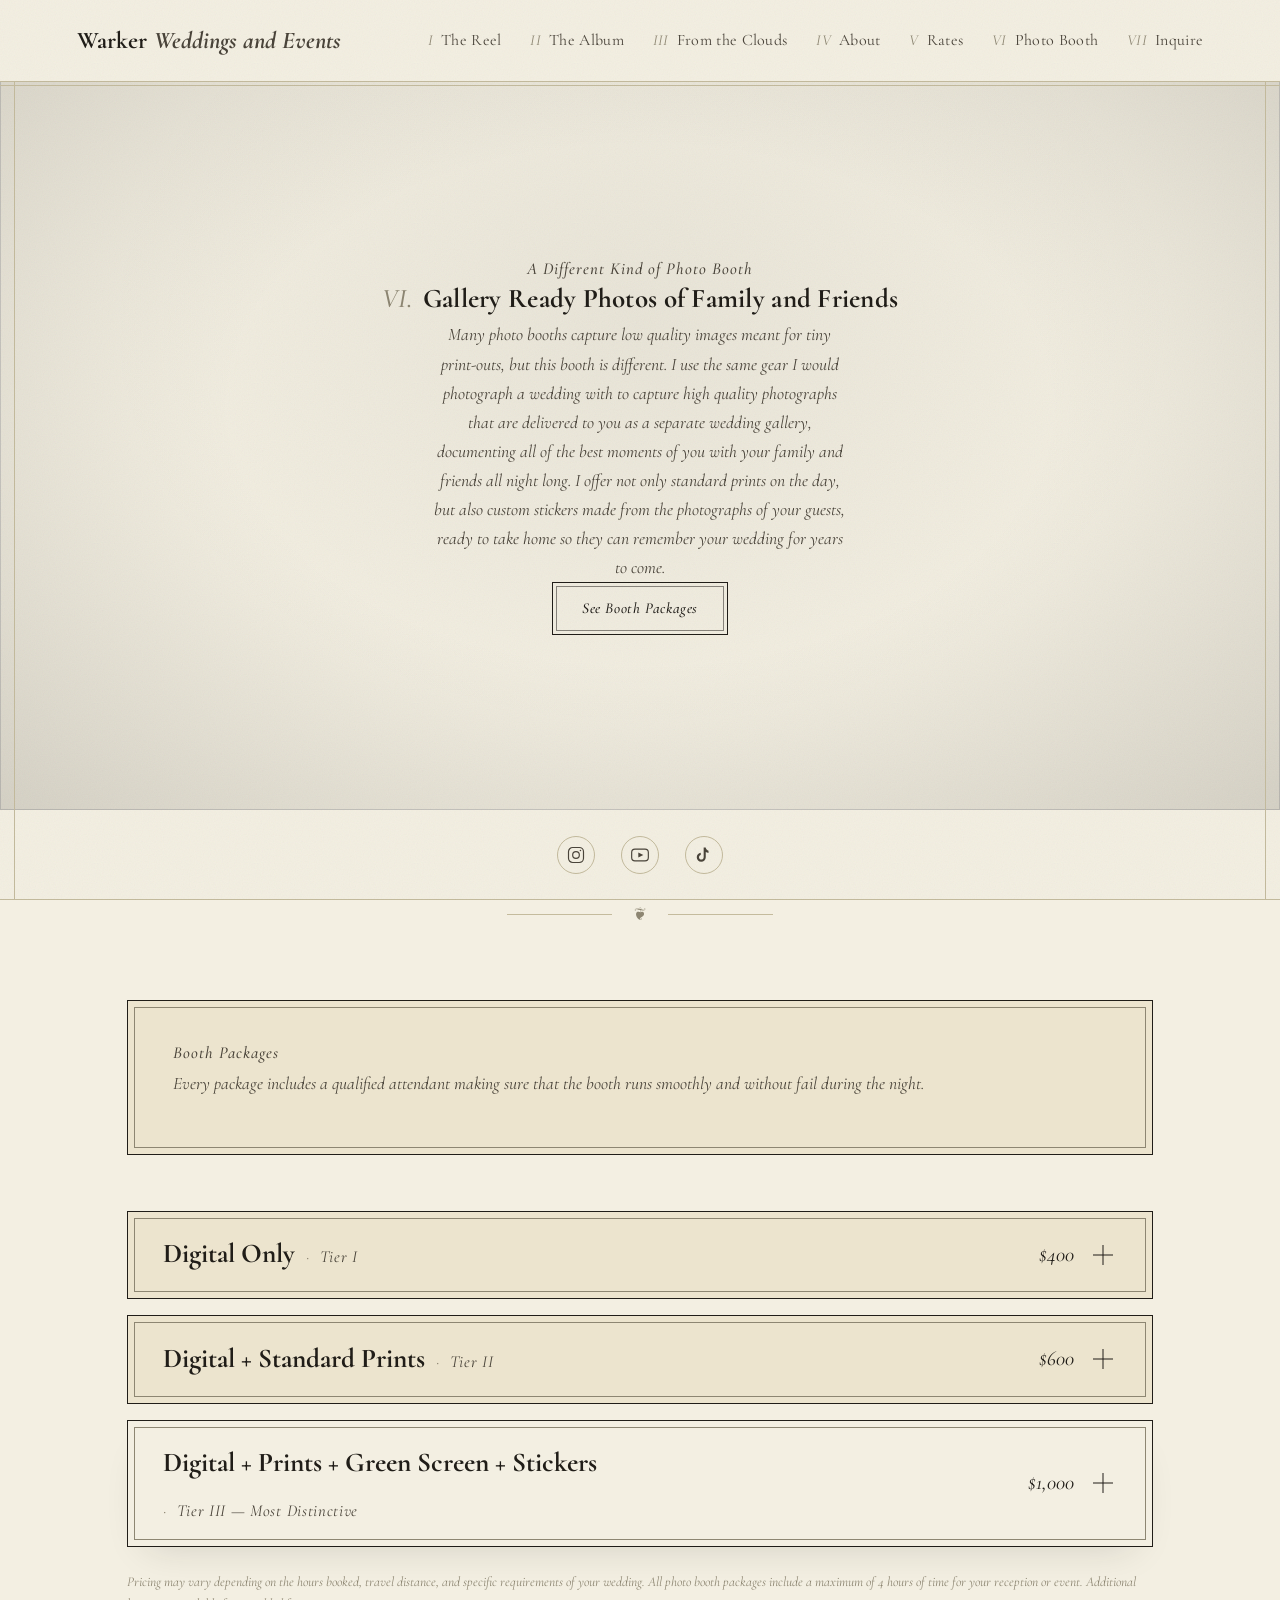
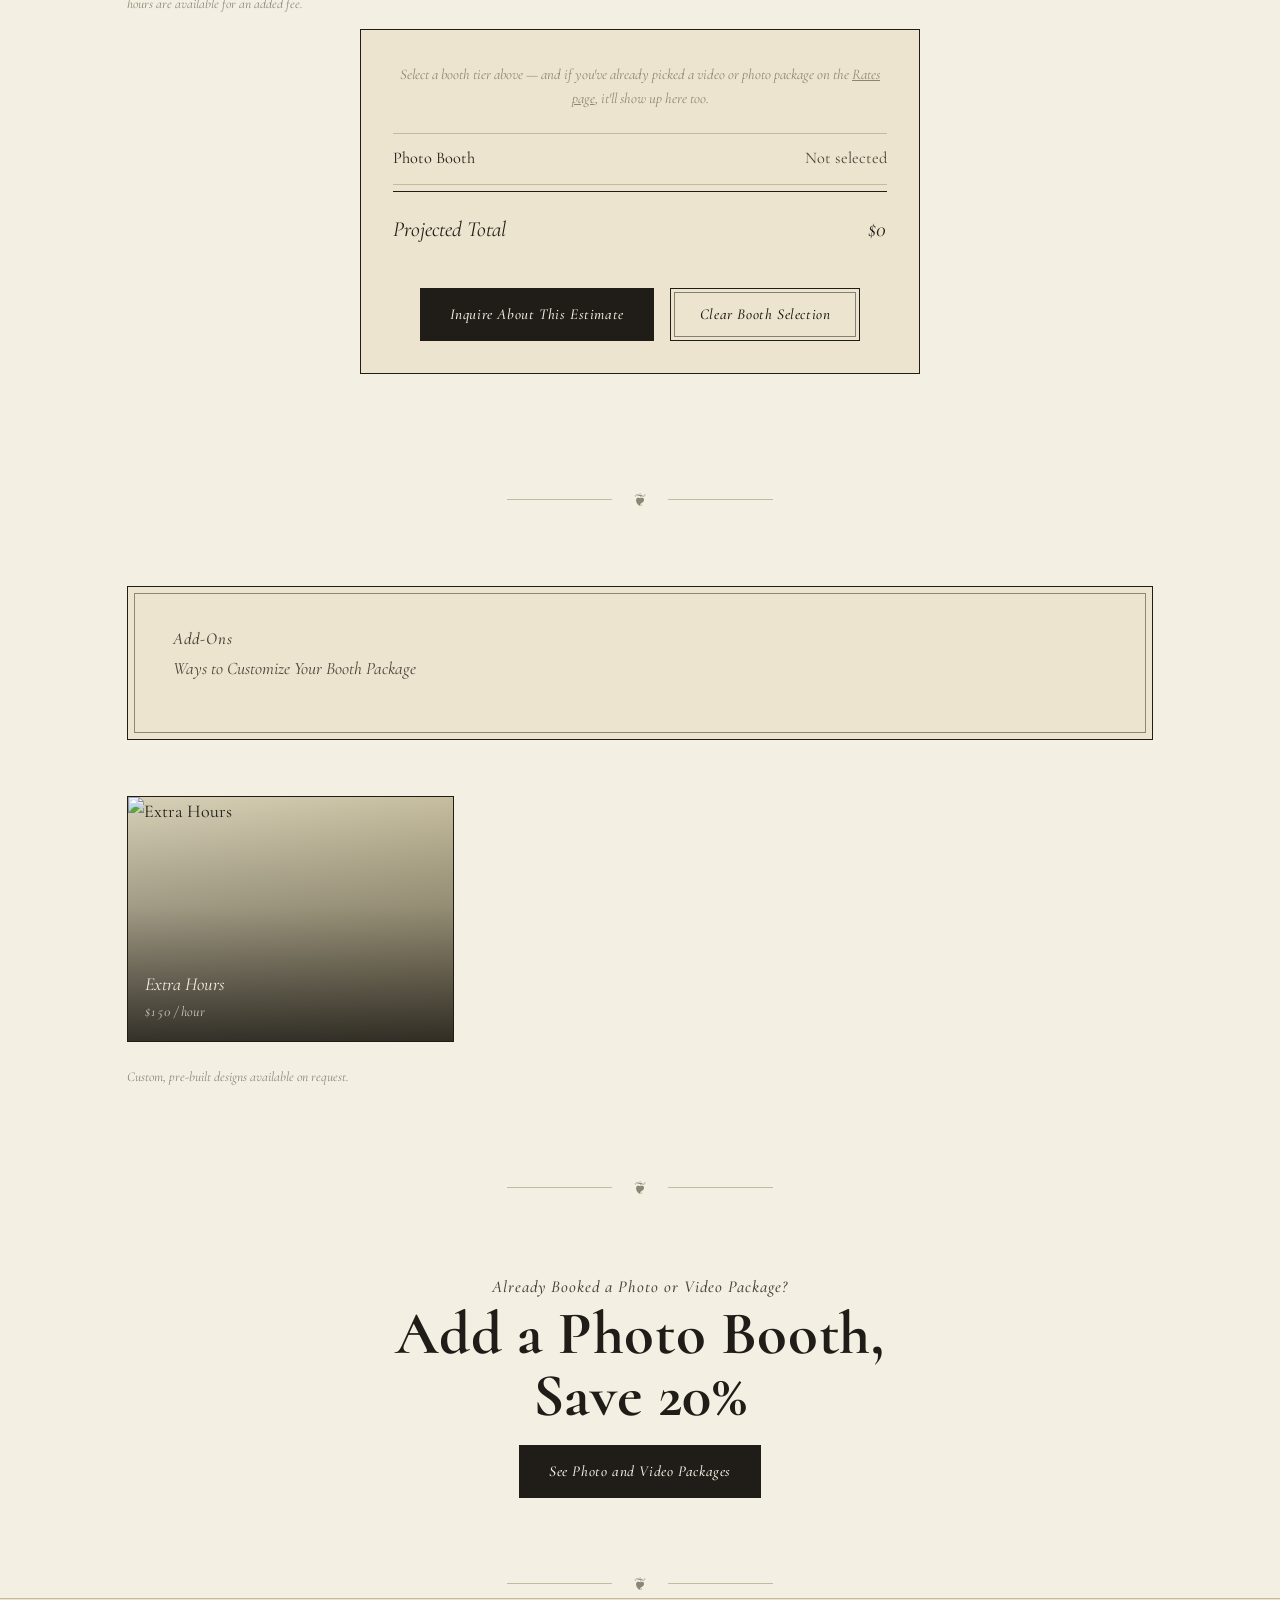
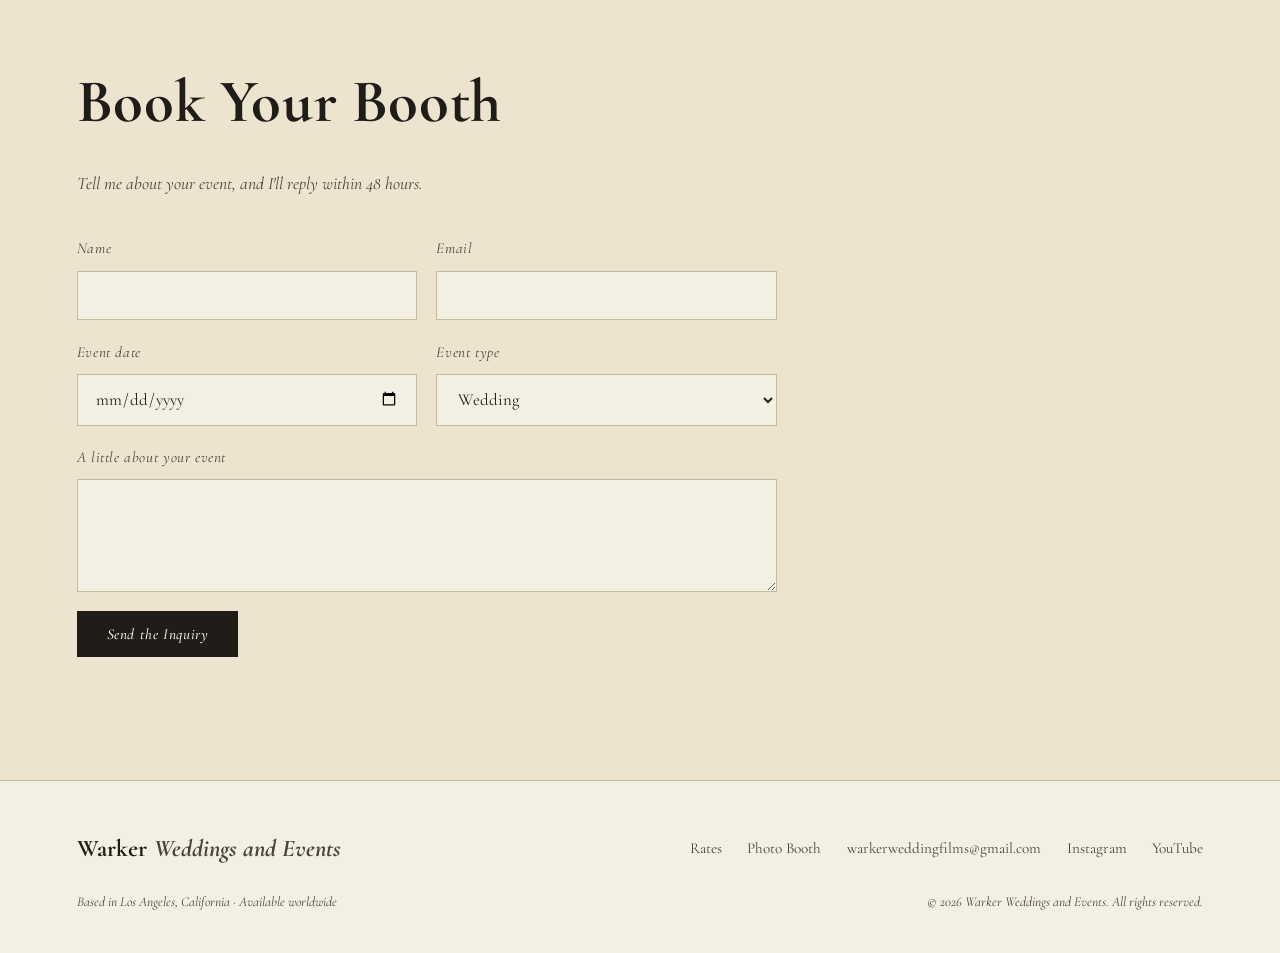
==== photobooth.html @ d35a2a9d "Add files via upload" ====
<!DOCTYPE html>
<html lang="en">
<head>
<meta charset="UTF-8">
<meta name="viewport" content="width=device-width, initial-scale=1.0">
<title>Photo Booth — Warker Weddings and Events</title>
<meta name="description" content="A photographer-grade photo booth for weddings and events — studio-quality portraits, green screen, and custom die-cut stickers.">
<link rel="preconnect" href="https://fonts.googleapis.com">
<link rel="preconnect" href="https://fonts.gstatic.com" crossorigin>
<link href="https://fonts.googleapis.com/css2?family=Cormorant:ital,wght@0,600;0,700;1,600&family=Cormorant+Garamond:ital,wght@0,400;0,500;0,600;1,400;1,500&display=swap" rel="stylesheet">
<link rel="stylesheet" href="styles.css">
</head>
<body>

<div class="grain" aria-hidden="true"></div>

<!-- ============ NAV ============ -->
<header class="site-header">
  <a href="index.html" class="brand">Warker<span>Weddings&nbsp;and&nbsp;Events</span></a>

  <button class="menu-toggle" id="menuToggle" aria-label="Open menu" aria-expanded="false" aria-controls="primaryNav">
    <span></span><span></span><span></span>
  </button>

  <nav class="primary-nav" id="primaryNav">
    <a href="index.html#reel"><span class="nav-index">I</span>The&nbsp;Reel</a>
    <a href="index.html#album"><span class="nav-index">II</span>The&nbsp;Album</a>
    <a href="index.html#clouds"><span class="nav-index">III</span>From&nbsp;the&nbsp;Clouds</a>
    <a href="index.html#about"><span class="nav-index">IV</span>About</a>
    <a href="rates.html"><span class="nav-index">V</span>Rates</a>
    <a href="photobooth.html"><span class="nav-index">VI</span>Photo&nbsp;Booth</a>
    <a href="index.html#contact"><span class="nav-index">VII</span>Inquire</a>
  </nav>
</header>

<!-- ============ PAGE INTRO ============ -->
<section class="page-intro">
  <div class="hero-bg" aria-hidden="true"></div>
  <img class="hero-photo" src="assets/photobooth-hero.jpeg" alt="" aria-hidden="true">
  <div class="hero-vignette" aria-hidden="true"></div>
  <div class="page-intro-content">
    <p class="eyebrow">A Different Kind of Photo Booth</p>
    <h1><span class="chapter-num">VI.</span> Gallery Ready Photos of Family and Friends</h1>
    <p class="section-sub">Many photo booths capture low quality images meant for tiny
      print-outs, but this booth is different. I use the same gear I would photograph a
      wedding with to capture high quality photographs that are delivered to you as a
      separate wedding gallery, documenting all of the best moments of you with your
      family and friends all night long. I offer not only standard prints on the day,
      but also custom stickers made from the photographs of your guests, ready to take
      home so they can remember your wedding for years to come.</p>
    <div class="hero-actions">
      <a href="#tiers" class="btn btn-ghost">See Booth Packages</a>
    </div>
  </div>
</section>

<div class="social-row">
  <a href="https://www.instagram.com/michaelwarkerweddingfilms?igsh=NTc4MTIwNjQ2YQ%3D%3D&utm_source=qr" target="_blank" rel="noopener" aria-label="Instagram">
    <svg viewBox="0 0 24 24" width="20" height="20" fill="none" stroke="currentColor" stroke-width="1.4"><rect x="3" y="3" width="18" height="18" rx="5"/><circle cx="12" cy="12" r="4"/><circle cx="17.3" cy="6.7" r="0.9" fill="currentColor" stroke="none"/></svg>
  </a>
  <a href="https://youtube.com/@warkerweddingfilms?si=VGf2ejMpMskxTKE1" target="_blank" rel="noopener" aria-label="YouTube">
    <svg viewBox="0 0 24 24" width="20" height="20" fill="none" stroke="currentColor" stroke-width="1.4"><rect x="2" y="5" width="20" height="14" rx="4"/><path d="M10 9l6 3-6 3V9z" fill="currentColor" stroke="none"/></svg>
  </a>
  <a href="#" target="_blank" rel="noopener" aria-label="TikTok">
    <svg viewBox="0 0 24 24" width="20" height="20" fill="currentColor"><path d="M14 3c.3 1.9 1.6 3.4 3.4 3.9v2.6c-1.2 0-2.3-.4-3.3-1v6.1c0 3-2.4 5.4-5.4 5.4S3.3 17.6 3.3 14.6c0-2.8 2.1-5.1 4.8-5.4v2.7c-1.2.3-2.1 1.4-2.1 2.7 0 1.5 1.3 2.8 2.8 2.8s2.8-1.3 2.8-2.8V3h2.4z"/></svg>
  </a>
</div>

<div class="chapter-divider reveal" aria-hidden="true"><span>❦</span></div>

<!-- ============ TIER CARDS ============ -->
<section class="formats reveal" id="tiers">
  <div class="section-head section-head--framed">
    <p class="eyebrow">Booth Packages</p>
    <p class="section-sub">Every package includes a qualified attendant making sure that
      the booth runs smoothly and without fail during the night.</p>
  </div>

  <div class="formats-grid formats-grid--horizontal">

    <article class="format-card" data-tier="Digital Only" data-price="400">
      <button type="button" class="format-toggle" aria-expanded="false">
        <span class="format-toggle-text">
          <span class="format-kicker">Tier I</span>
          <span class="format-toggle-title">Digital Only</span>
        </span>
        <span class="format-price">$400</span>
        <span class="format-chevron" aria-hidden="true"></span>
      </button>
      <div class="format-details">
        <p class="format-desc">For weddings and events that want a quick and easy
          set-up without physical keepsakes. Digital photos are delivered straight to
          guests and full galleries are delivered to you following your event.</p>
        <ul class="format-list">
          <li>Unlimited digital photos</li>
          <li>Instant text, email, or QR code sharing</li>
          <li>Online gallery delivery after the event</li>
          <li>Up to four hours of coverage</li>
        </ul>
        <div class="format-media format-media--photo">
          <img src="assets/photobooth-tier1-still.jpeg" alt="Digital Only photo booth tier">
        </div>
        <div class="format-actions">
          <button type="button" class="btn btn-ghost booth-select-btn">Select for Estimate</button>
          <a href="#booth-contact" class="btn btn-ghost">Inquire About This Tier</a>
        </div>
      </div>
    </article>

    <article class="format-card" data-tier="Digital + Prints" data-price="600">
      <button type="button" class="format-toggle" aria-expanded="false">
        <span class="format-toggle-text">
          <span class="format-kicker">Tier II</span>
          <span class="format-toggle-title">Digital + Standard Prints</span>
        </span>
        <span class="format-price">$600</span>
        <span class="format-chevron" aria-hidden="true"></span>
      </button>
      <div class="format-details">
        <p class="format-desc">Everything from tier 1, but this time your guests get
          to take home physical prints of their photographs.</p>
        <ul class="format-list">
          <li>Everything in Tier I</li>
          <li>Unlimited standard prints (4x6 or 2x6 strips)</li>
          <li>Up to four hours of coverage</li>
          <li>Online gallery delivery after the event</li>
        </ul>
        <div class="format-media format-media--photo">
          <img src="assets/photobooth-tier2-still.jpeg" alt="Digital plus prints photo booth tier">
        </div>
        <div class="format-actions">
          <button type="button" class="btn btn-ghost booth-select-btn">Select for Estimate</button>
          <a href="#booth-contact" class="btn btn-ghost">Inquire About This Tier</a>
        </div>
      </div>
    </article>

    <article class="format-card format-card--featured" data-tier="Green Screen + Stickers" data-price="1000">
      <button type="button" class="format-toggle" aria-expanded="true">
        <span class="format-toggle-text">
          <span class="format-kicker">Tier III &mdash; Most Distinctive</span>
          <span class="format-toggle-title">Digital + Prints + Green Screen + Stickers</span>
        </span>
        <span class="format-price">$1,000</span>
        <span class="format-chevron" aria-hidden="true"></span>
      </button>
      <div class="format-details">
        <p class="format-desc">A unique offering including a green screen, excellent
          for capturing fun and unique backgrounds for physical prints, and allowing
          guests to create custom stickers of themselves, ready to take home in goodie
          bags by the end of the night. Custom stickers will also be available with
          your brand or your initials for guests to take home with them and remember
          your night forever.</p>
        <ul class="format-list">
          <li>Everything in Tier II</li>
          <li>Green screen with custom background options</li>
          <li>Custom die-cut stickers, not just plain rectangle prints</li>
          <li>Up to four hours of coverage</li>
          <li>Online gallery delivery after the event</li>
        </ul>
        <div class="format-media format-media--photo">
          <img src="assets/photobooth-tier3-still.jpeg" alt="Green screen and sticker photo booth tier">
        </div>
        <div class="format-actions">
          <button type="button" class="btn btn-primary booth-select-btn">Select for Estimate</button>
          <a href="#booth-contact" class="btn btn-primary">Inquire About This Tier</a>
        </div>
      </div>
    </article>

  </div>
  <p class="format-footnote">Pricing may vary depending on the hours booked, travel
    distance, and specific requirements of your wedding. All photo booth packages
    include a maximum of 4 hours of time for your reception or event. Additional
    hours are available for an added fee.</p>

  <div class="estimator" id="boothEstimator">
    <p class="estimator-hint">Select a booth tier above — and if you've already picked a
      video or photo package on the <a href="rates.html">Rates page</a>, it'll show up
      here too.</p>
    <div class="estimator-lines">
      <div class="estimator-line" id="boothEstVideoLine" hidden>
        <span>Video</span>
        <span id="boothEstVideo" class="estimator-value">Not selected</span>
      </div>
      <div class="estimator-line" id="boothEstPhotoLine" hidden>
        <span>Photo</span>
        <span id="boothEstPhoto" class="estimator-value">Not selected</span>
      </div>
      <div class="estimator-line">
        <span>Photo Booth</span>
        <span id="boothEstBooth" class="estimator-value">Not selected</span>
      </div>
      <div class="estimator-line" id="boothEstDiscountLine" hidden>
        <span>Bundle Discount (20%)</span>
        <span id="boothEstDiscount" class="estimator-value estimator-value--save">&minus;$0</span>
      </div>
      <div class="estimator-line estimator-line--total">
        <span>Projected Total</span>
        <span id="boothEstTotal" class="estimator-value">$0</span>
      </div>
    </div>
    <div class="estimator-actions">
      <a href="index.html#contact" class="btn btn-primary" id="boothEstInquireLink">Inquire About This Estimate</a>
      <button type="button" class="btn btn-ghost" id="boothEstClear">Clear Booth Selection</button>
    </div>
  </div>
</section>

<div class="chapter-divider reveal" aria-hidden="true"><span>❦</span></div>

<!-- ============ ADD-ONS ============ -->
<section class="formats reveal" id="booth-addons">
  <div class="section-head section-head--framed">
    <p class="eyebrow">Add-Ons</p>
    <p class="section-sub">Ways to Customize Your Booth Package</p>
  </div>

  <div class="addons-list">

    <div class="addon addon--static">
      <div class="addon-photo">
        <img src="assets/Extrahours-boothaddon-photo.jpeg" alt="Extra Hours">
        <div class="addon-overlay">
          <span class="addon-name">Extra Hours</span>
          <span class="addon-price">$150 / hour</span>
        </div>
      </div>
    </div>

  </div>
  <p class="format-footnote">Custom, pre-built designs available on request.</p>
</section>

<div class="chapter-divider reveal" aria-hidden="true"><span>❦</span></div>

<!-- ============ BUNDLE CROSS-LINK ============ -->
<section class="rates-teaser reveal">
  <p class="eyebrow">Already Booked a Photo or Video Package?</p>
  <h2>Add a Photo Booth,<br>Save 20%</h2>
  <a href="rates.html#bundle" class="btn btn-primary">See Photo and Video Packages</a>
</section>

<div class="chapter-divider reveal" aria-hidden="true"><span>❦</span></div>

<!-- ============ BOOTH CONTACT ============ -->
<section class="contact reveal" id="booth-contact">
  <div class="contact-inner">
    <h2>Book Your Booth</h2>
    <p class="section-sub">Tell me about your event, and I'll reply within 48 hours.</p>

    <form class="contact-form" id="boothContactForm" action="https://formspree.io/f/xaqgpaze" method="POST">
      <input type="hidden" name="_subject" value="New Photo Booth Inquiry">
      <div class="field-row">
        <div class="field">
          <label for="booth-name">Name</label>
          <input type="text" id="booth-name" name="name" required>
        </div>
        <div class="field">
          <label for="booth-email">Email</label>
          <input type="email" id="booth-email" name="email" required>
        </div>
      </div>
      <div class="field-row">
        <div class="field">
          <label for="booth-date">Event date</label>
          <input type="date" id="booth-date" name="date">
        </div>
        <div class="field">
          <label for="booth-type">Event type</label>
          <select id="booth-type" name="type">
            <option value="wedding">Wedding</option>
            <option value="corporate">Corporate event</option>
            <option value="private-party">Private party</option>
            <option value="other">Other</option>
          </select>
        </div>
      </div>
      <div class="field">
        <label for="booth-message">A little about your event</label>
        <textarea id="booth-message" name="message" rows="4"></textarea>
      </div>
      <button type="submit" class="btn btn-primary">Send the Inquiry</button>
      <p class="form-status" id="boothFormStatus" role="status"></p>
    </form>
  </div>
</section>

<!-- ============ FOOTER ============ -->
<footer class="site-footer">
  <div class="footer-row">
    <a href="index.html" class="brand">Warker<span>Weddings&nbsp;and&nbsp;Events</span></a>
    <nav class="footer-nav">
      <a href="rates.html">Rates</a>
      <a href="photobooth.html">Photo Booth</a>
      <a href="mailto:warkerweddingfilms@gmail.com">warkerweddingfilms@gmail.com</a>
      <a href="https://www.instagram.com/michaelwarkerweddingfilms?igsh=NTc4MTIwNjQ2YQ%3D%3D&utm_source=qr" target="_blank" rel="noopener">Instagram</a>
      <a href="https://youtube.com/@warkerweddingfilms?si=VGf2ejMpMskxTKE1" target="_blank" rel="noopener">YouTube</a>
    </nav>
  </div>
  <div class="footer-row footer-row--meta">
    <p>Based in Los Angeles, California · Available worldwide</p>
    <p>&copy; <span id="year"></span> Warker Weddings and Events. All rights reserved.</p>
  </div>
</footer>

<script src="script.js"></script>
</body>
</html>
---- styles.css ----
/* ====================================================
   GOLDEN HOUR FILMS — design tokens
   A storybook in black, white, and aged paper.
   ==================================================== */
:root{
  --paper:        #f3efe2;
  --paper-raised: #ece4ce;
  --paper-edge:   #d9d0b3;
  --ink:          #201d18;
  --ink-soft:     #4a443a;
  --ink-faint:    #8d8672;
  --line:         #c4bb9d;
  --shadow:       rgba(32,29,24,0.16);

  --font-display: 'Cormorant', serif;
  --font-body:    'Cormorant Garamond', serif;
  --font-accent:  'Cormorant Garamond', serif;

  --container: 1180px;
  --ease: cubic-bezier(.22,.61,.36,1);
}

*{ box-sizing: border-box; }
[hidden]{ display: none !important; }
html{ scroll-behavior: smooth; }
@media (prefers-reduced-motion: reduce){
  html{ scroll-behavior: auto; }
  *{ animation-duration: 0.01ms !important; animation-iteration-count: 1 !important; transition-duration: 0.01ms !important; }
}

body{
  margin:0;
  background: var(--paper);
  color: var(--ink);
  font-family: var(--font-body);
  font-size: 18px;
  line-height: 1.65;
}

/* page-frame: thin side borders, same line weight/color as the chapter dividers */
body::before, body::after{
  content: "";
  position: fixed; top: 0; bottom: 0;
  width: 1px;
  background: var(--line);
  z-index: 5;
  pointer-events: none;
}
body::before{ left: 14px; }
body::after{ right: 14px; }
@media (max-width: 700px){
  body::before, body::after{ display: none; }
}

h1,h2,h3{
  font-family: var(--font-display);
  font-weight: 700;
  letter-spacing: 0.01em;
  margin: 0 0 0.3em;
  line-height: 1.02;
  color: var(--ink);
}
h2{ font-size: clamp(2.4rem, 5vw, 3.8rem); }
h3{ font-size: clamp(1.35rem, 2.2vw, 1.7rem); font-weight: 600; }
em{ font-style: italic; color: var(--ink); }
p{ margin: 0 0 1em; color: var(--ink-soft); }
a{ color: inherit; text-decoration: none; }
img{ max-width:100%; display:block; }

.chapter-num{
  font-family: var(--font-accent);
  font-style: italic;
  font-weight: 500;
  color: var(--ink-faint);
  margin-right: 0.15em;
}

.eyebrow{
  font-family: var(--font-accent);
  font-style: italic;
  font-size: 1.05rem;
  letter-spacing: 0.06em;
  font-weight: 500;
  color: var(--ink-soft);
  margin-bottom: 0.1em;
}

.flourish{
  font-size: 1.1rem;
  color: var(--ink-faint);
  margin: 0.3em 0 0.9em;
  letter-spacing: 0.3em;
}

.chapter-divider{
  display: flex; align-items: center; gap: 1.4rem;
  max-width: 420px; margin: 0 auto;
  padding: 0 6vw;
  color: var(--ink-faint);
}
.chapter-divider::before, .chapter-divider::after{
  content: ""; flex: 1; height: 1px; background: var(--line);
}
.chapter-divider span{ font-size: 1.05rem; }

section{ padding: 4.5rem 6vw; max-width: var(--container); margin: 0 auto; }

/* ====================================================
   SCROLL REVEAL — chapters fade and rise into view
   ==================================================== */
.reveal{
  opacity: 0; transform: translateY(28px);
  transition: opacity 0.9s var(--ease), transform 0.9s var(--ease);
}
.reveal.is-visible{ opacity: 1; transform: none; }
@media (prefers-reduced-motion: reduce){
  .reveal{ opacity: 1; transform: none; transition: none; }
}
.section-head{ max-width: none; margin-bottom: 3.5rem; }

.chapter-title{ margin-bottom: 1.6rem; font-size: clamp(1.9rem, 3.4vw, 2.9rem); }

/* ====================================================
   REVIEWS / TESTIMONIALS
   ==================================================== */
.testimonial-grid{
  display: grid; grid-template-columns: repeat(3, 1fr); gap: 1.6rem;
  margin-bottom: 2.4rem;
}
@media (max-width: 900px){
  .testimonial-grid{ grid-template-columns: 1fr; }
}
.testimonial{
  margin: 0; padding: 2rem 1.8rem; border: 1px solid var(--ink);
  background: var(--paper-raised); position: relative;
}
.testimonial::before{
  content: ""; position: absolute; inset: 6px;
  border: 1px solid var(--ink-faint); pointer-events: none;
}
.testimonial p{
  font-style: italic; color: var(--ink); font-size: 1.05rem; line-height: 1.6;
  margin: 0 0 1rem;
}
.testimonial p::before{ content: "\201C"; }
.testimonial p::after{ content: "\201D"; }
.testimonial cite{
  display: block; font-family: var(--font-accent); font-style: italic;
  font-size: 0.9rem; color: var(--ink-faint);
}

.section-head--framed{
  position: relative;
  border: 1px solid var(--ink);
  padding: 2.4rem 2.8rem;
  background: var(--paper-raised);
}
.section-head--framed::before{
  content: ""; position: absolute; inset: 6px;
  border: 1px solid var(--ink-faint); pointer-events: none;
}
.section-sub{ font-size: 1.1rem; max-width: 62ch; font-style: italic; }
.section-head--framed .section-sub{ max-width: none; }

/* ====================================================
   PAPER GRAIN OVERLAY
   ==================================================== */
.grain{
  position: fixed; inset:0; pointer-events:none; z-index: 200;
  opacity: 0.07; mix-blend-mode: multiply;
  background-image: url("data:image/svg+xml,%3Csvg xmlns='http://www.w3.org/2000/svg' width='160' height='160'%3E%3Cfilter id='n'%3E%3CfeTurbulence type='fractalNoise' baseFrequency='0.85' numOctaves='2' stitchTiles='stitch'/%3E%3C/filter%3E%3Crect width='100%25' height='100%25' filter='url(%23n)'/%3E%3C/svg%3E");
  animation: grain 1.2s steps(4) infinite;
}
@keyframes grain{
  0%,100%{ transform: translate(0,0); }
  25%{ transform: translate(-1%,1%); }
  50%{ transform: translate(1%,-1%); }
  75%{ transform: translate(-1%,-1%); }
}

/* ====================================================
   HEADER / NAV
   ==================================================== */
.site-header{
  position: fixed; top:0; left:0; right:0; z-index: 100;
  display:flex; align-items:center; justify-content:space-between;
  padding: 1.3rem 6vw;
  background: var(--paper);
  border-bottom: 1px solid var(--line);
}
.site-header::after{
  content:""; position:absolute; left:0; right:0; bottom:-5px;
  height:1px; background: var(--line);
}
.brand{
  font-family: var(--font-display);
  font-size: 1.5rem; font-weight:700;
  color: var(--ink);
}
.brand span{ font-style: italic; margin-left: 0.3em; color: var(--ink-soft); }

.primary-nav{ display:flex; gap: 1.8rem; }
.primary-nav a{
  font-family: var(--font-body);
  font-size: 1rem; letter-spacing: 0.02em;
  color: var(--ink-soft);
  display:flex; align-items:center; gap: 0.5em;
  transition: color 0.25s var(--ease);
  border-bottom: 1px solid transparent;
}
.primary-nav a:hover, .primary-nav a:focus-visible{ color: var(--ink); border-color: var(--ink); }
.nav-index{ font-family: var(--font-accent); font-style: italic; font-size: 0.95rem; color: var(--ink-faint); }

.menu-toggle{
  display:none; flex-direction:column; gap:5px;
  background:none; border:none; cursor:pointer; padding: 0.4em;
}
.menu-toggle span{ width: 22px; height: 1px; background: var(--ink); display:block; }

@media (max-width: 980px){
  .brand{ font-size: 1.2rem; }
  .primary-nav{
    position: fixed; inset: 0 0 0 auto; width: min(78vw, 340px);
    background: var(--paper); flex-direction: column; justify-content:center;
    gap: 2rem; padding: 2rem; transform: translateX(100%);
    transition: transform 0.4s var(--ease);
    border-left: 1px solid var(--line);
  }
  .primary-nav.is-open{ transform: translateX(0); }
  .primary-nav a{ font-size: 1.2rem; }
  .menu-toggle{ display:flex; z-index: 101; }
}

/* ====================================================
   HERO — the title page
   ==================================================== */
.hero{
  position: relative; min-height: 100vh; max-width: none;
  display:flex; flex-direction:column; align-items:center; justify-content:center;
  text-align:center; padding: 6rem 6vw; overflow:hidden;
}
.hero-bg{
  position:absolute; inset:0; z-index:0;
  background:
    radial-gradient(ellipse at 50% 40%, rgba(32,29,24,0.05), transparent 60%),
    var(--paper);
}
.hero-video{
  position:absolute; inset:0; z-index:0;
  width:100%; height:100%; object-fit: cover;
  object-position: center calc(50% - 4px);
  filter: grayscale(1) contrast(1.05) brightness(0.92);
  opacity: 0.55;
}
@media (prefers-reduced-motion: reduce){
  .hero-video{ display:none; }
}
.hero-photo{
  position:absolute; inset:0; z-index:0;
  width:100%; height:100%; object-fit: cover;
  filter: grayscale(1) contrast(1.05) brightness(0.92);
  opacity: 0.55;
}

.hero-vignette{
  position:absolute; inset:0; z-index:1;
  background: radial-gradient(ellipse at 50% 50%, transparent 45%, rgba(32,29,24,0.14) 100%);
}
.hero-content{ position:relative; z-index:2; max-width: 760px; }
.hero-title{ font-size: clamp(2.2rem, 6vw, 4.4rem); }
.hero-sub{
  font-family: var(--font-body); font-style: italic; font-size: 1.2rem;
  max-width: 50ch; margin: 1.4rem auto 2.2rem; color: var(--ink-soft);
}

.hero-actions{ display:flex; gap: 1rem; justify-content:center; flex-wrap: wrap; }

.btn{
  font-family: var(--font-body); font-size: 0.95rem; letter-spacing: 0.04em;
  font-style: italic; font-weight: 500;
  padding: 0.85em 1.9em; border: 1px solid var(--ink);
  display:inline-block; cursor:pointer; transition: all 0.25s var(--ease);
  position: relative;
}
.btn::before{
  content:""; position:absolute; inset: 3px; border: 1px solid var(--ink); opacity: 0.5; pointer-events:none;
}
.btn-primary{ background: var(--ink); color: var(--paper); }
.btn-primary:hover, .btn-primary:focus-visible{
  background: var(--ink); color: var(--paper);
  transform: translateY(-2px);
  box-shadow: 0 10px 22px -10px var(--shadow);
}
.btn-ghost{ background: transparent; color: var(--ink); }
.btn-ghost:hover, .btn-ghost:focus-visible{
  background: var(--ink); color: var(--paper);
  transform: translateY(-2px);
  box-shadow: 0 10px 22px -10px var(--shadow);
}
.btn-block{ width: 100%; text-align:center; margin-top: 1.6rem; }
.btn:focus-visible{ outline: 2px solid var(--ink); outline-offset: 3px; }
.btn:disabled{ opacity: 0.5; cursor: not-allowed; }

/* ====================================================
   SOCIAL ICONS ROW — sits under every hero/banner
   ==================================================== */
.social-row{
  display: flex; justify-content: center; gap: 1.6rem;
  padding: 1.6rem 6vw; background: var(--paper);
  border-bottom: 1px solid var(--line);
}
.social-row a{
  color: var(--ink-soft); display: flex; align-items: center; justify-content: center;
  width: 38px; height: 38px; border-radius: 50%; border: 1px solid var(--line);
  transition: all 0.2s var(--ease);
}
.social-row a:hover, .social-row a:focus-visible{
  color: var(--paper); background: var(--ink); border-color: var(--ink);
}

/* ====================================================
   BOOTH BANNER — large cross-promo CTA on the Rates page
   ==================================================== */
.booth-banner{
  display: flex; align-items: center; justify-content: space-between; gap: 2rem;
  margin-top: 2.4rem; padding: 2.2rem 2.6rem;
  background: var(--ink); color: var(--paper);
  border: 1px solid var(--ink);
  transition: transform 0.25s var(--ease), box-shadow 0.25s var(--ease);
}
.booth-banner:hover{
  transform: translateY(-3px);
  box-shadow: 0 18px 36px -16px var(--shadow);
}
.booth-banner .eyebrow{ color: rgba(243,239,226,0.7); margin-bottom: 0.3em; }
.booth-banner h3{
  color: var(--paper); font-size: clamp(1.4rem, 2.6vw, 2rem); margin-bottom: 0.4em;
}
.booth-banner p{ color: rgba(243,239,226,0.85); margin: 0; max-width: 60ch; }
.booth-banner-arrow{
  font-family: var(--font-display); font-size: 2rem; flex-shrink: 0;
  transition: transform 0.25s var(--ease);
}
.booth-banner:hover .booth-banner-arrow{ transform: translateX(6px); }
@media (max-width: 700px){
  .booth-banner{ flex-direction: column; align-items: flex-start; gap: 1.2rem; }
}

.scroll-cue{
  position:absolute; bottom: 2.2rem; left:50%; transform: translateX(-50%);
  z-index:2; display:flex; flex-direction:column; align-items:center; gap: 0.6em;
  font-family: var(--font-accent); font-style: italic; font-size: 0.95rem; letter-spacing: 0.12em; color: var(--ink-faint);
}
.scroll-cue-line{ width:1px; height: 34px; background: linear-gradient(var(--ink-faint), transparent); animation: scrollline 2s ease-in-out infinite; }
@keyframes scrollline{ 0%{ opacity:0.2;} 50%{ opacity:1;} 100%{ opacity:0.2;} }

/* ====================================================
   REEL / PORTFOLIO — the wedding film, full frame
   ==================================================== */
.reel-feature{ max-width: 920px; margin: 0 auto; }

.reel-feature-frame{
  position: relative;
  background: var(--paper-raised);
  border: 1px solid var(--ink);
  box-shadow: 0 16px 36px -18px var(--shadow);
}
.reel-feature-frame::before,
.reel-feature-frame::after{ content:""; position:absolute; z-index:2; width: 30px; height: 30px; background: var(--paper); }
.reel-feature-frame::before{
  top:-1px; left:-1px; clip-path: polygon(0 0, 100% 0, 0 100%);
  border-right: 1px solid var(--ink-faint); border-bottom: 1px solid var(--ink-faint);
}
.reel-feature-frame::after{
  bottom:-1px; right:-1px; clip-path: polygon(100% 0, 100% 100%, 0 100%);
  border-left: 1px solid var(--ink-faint); border-top: 1px solid var(--ink-faint);
}

.reel-feature-frame video{
  display:block; width:100%; aspect-ratio: 16/9;
  background: var(--ink);
  filter: contrast(1.05);
}

.reel-meta--feature{ padding-top: 1.4rem; text-align: center; }
.reel-tag{ font-family: var(--font-accent); font-style: italic; font-size: 0.95rem; letter-spacing: 0.04em; color: var(--ink-soft); }
.reel-meta h3{ margin: 0.2em 0 0.1em; }
.reel-meta p{ margin:0; font-size: 0.95rem; font-style: italic; color: var(--ink-faint); }

/* ====================================================
   THE ALBUM / THE VIEW FROM THE CLOUDS — photo spreads
   ==================================================== */
.album-grid{
  display:grid; grid-template-columns: repeat(4, 1fr); gap: 1.8rem 1.4rem;
}
.album-card{ grid-column: span 2; margin:0; }
.album-card--lg{ grid-column: span 4; }
@media (min-width: 900px){
  .album-card{ grid-column: span 2; }
  .album-card--lg{ grid-column: span 2; }
}
@media (max-width: 640px){
  .album-grid{ grid-template-columns: 1fr; }
  .album-card, .album-card--lg{ grid-column: span 1; }
}

.album-photo{
  position: relative; aspect-ratio: 4/3;
  background: var(--paper-raised);
  border: 1px solid var(--ink);
  box-shadow: 0 6px 16px -8px var(--shadow);
  filter: contrast(1.05);
  overflow: hidden;
}
.album-card--video .album-photo{ aspect-ratio: 16/9; background: var(--ink); }
.album-photo video{ width:100%; height:100%; display:block; object-fit: cover; }
.album-photo img{ width:100%; height:100%; display:block; object-fit: cover; }

/* tonal placeholder gradients, swap for real photos */
.album-card[data-tone="1"] .album-photo{ background: linear-gradient(140deg,#dcd6c2,#c7bf9f); }
.album-card[data-tone="2"] .album-photo{ background: linear-gradient(140deg,#d4cdb4,#bdb491); }
.album-card[data-tone="3"] .album-photo{ background: linear-gradient(140deg,#e2dcc7,#cabf9b); }
.album-card[data-tone="4"] .album-photo{ background: linear-gradient(140deg,#d8d1b8,#c1b894); }
.album-card[data-tone="5"] .album-photo{ background: linear-gradient(140deg,#ddd7c0,#c5bc98); }
.album-card[data-tone="6"] .album-photo{ background: linear-gradient(140deg,#d0c9af,#b6ac88); }

/* scrapbook photo corners */
.album-photo::before, .album-photo::after{ content:""; position:absolute; z-index:2; width: 24px; height: 24px; background: var(--paper); }
.album-photo::before{
  top:-1px; left:-1px; clip-path: polygon(0 0, 100% 0, 0 100%);
  border-right: 1px solid var(--ink-faint); border-bottom: 1px solid var(--ink-faint);
}
.album-photo::after{
  bottom:-1px; right:-1px; clip-path: polygon(100% 0, 100% 100%, 0 100%);
  border-left: 1px solid var(--ink-faint); border-top: 1px solid var(--ink-faint);
}
.album-card--video .album-photo::before, .album-card--video .album-photo::after{ display:none; }

.album-card figcaption{
  padding-top: 0.8rem; text-align:center;
  font-family: var(--font-body); font-style: italic; font-size: 0.95rem; color: var(--ink-faint);
}

.sr-only{
  position: absolute; width: 1px; height: 1px; padding: 0; margin: -1px;
  overflow: hidden; clip: rect(0,0,0,0); white-space: nowrap; border: 0;
}

/* ---- The Album: featured photo + clickable thumbnail strip ---- */
.album-gallery{ max-width: 900px; margin: 0 auto; }

.album-featured{
  position: relative; aspect-ratio: 3/2;
  border: 1px solid var(--ink);
  box-shadow: 0 16px 36px -18px var(--shadow);
  overflow: hidden; background: var(--paper-raised);
}
.album-featured img{
  width: 100%; height: 100%; object-fit: contain; display: block;
  transition: opacity 0.25s var(--ease);
}
.album-featured.is-switching img{ opacity: 0; }

.album-thumbs{
  display: grid; grid-template-columns: repeat(5, 1fr);
  gap: 0.8rem; margin-top: 1rem;
}
@media (max-width: 700px){
  .album-thumbs{ grid-template-columns: repeat(4, 1fr); }
}
@media (max-width: 480px){
  .album-thumbs{ grid-template-columns: repeat(3, 1fr); }
}

.album-thumb{
  position: relative; aspect-ratio: 1/1; padding: 0; overflow: hidden;
  border: 1px solid var(--ink-faint); background: var(--paper-raised);
  cursor: pointer; transition: border-color 0.2s var(--ease), opacity 0.2s var(--ease);
  opacity: 0.65;
}
.album-thumb img{ width: 100%; height: 100%; object-fit: cover; display: block; }
.album-thumb:hover{ opacity: 1; }
.album-thumb.is-active{
  opacity: 1; border: 2px solid var(--ink);
}
.album-thumb:focus-visible{ outline: 2px solid var(--ink); outline-offset: 2px; }

/* ---- Clouds: single video, three photos below ---- */
.clouds-feature{ max-width: 980px; margin: 0 auto; }

.clouds-video-frame{
  position: relative;
  background: var(--ink);
  border: 1px solid var(--ink);
  box-shadow: 0 16px 36px -18px var(--shadow);
  margin-bottom: 1.6rem;
}
.clouds-video-frame::before, .clouds-video-frame::after{ content:""; position:absolute; z-index:2; width: 30px; height: 30px; background: var(--paper); }
.clouds-video-frame::before{
  top:-1px; left:-1px; clip-path: polygon(0 0, 100% 0, 0 100%);
  border-right: 1px solid var(--ink-faint); border-bottom: 1px solid var(--ink-faint);
}
.clouds-video-frame::after{
  bottom:-1px; right:-1px; clip-path: polygon(100% 0, 100% 100%, 0 100%);
  border-left: 1px solid var(--ink-faint); border-top: 1px solid var(--ink-faint);
}
.clouds-video-frame video{
  display:block; width:100%; aspect-ratio: 16/9;
  filter: contrast(1.05);
}

.clouds-photo-row{ display:grid; grid-template-columns: repeat(3, 1fr); gap: 1.4rem; }
.clouds-photo-row .album-card{ margin:0; grid-column: auto; }
@media (max-width: 700px){
  .clouds-photo-row{ grid-template-columns: 1fr; max-width: 380px; margin: 0 auto; }
}

/* ====================================================
   RATES TEASER — interlude before the close
   ==================================================== */
.rates-teaser{
  text-align:center;
}
.rates-teaser .section-sub{ margin: 0 auto 1.8rem; }
.rates-teaser .flourish{ margin-left:auto; margin-right:auto; }

/* ====================================================
   ABOUT
   ==================================================== */
.about{ display:grid; grid-template-columns: 0.8fr 1.2fr; gap: 4rem; align-items:center; }
@media (max-width: 800px){ .about{ grid-template-columns: 1fr; gap: 2.5rem; } }

.about-portrait{ position:relative; display:flex; justify-content:center; }
.portrait-frame{
  aspect-ratio: 4/5; width: 100%; max-width: 360px;
  background: var(--paper-raised);
  border: 1px solid var(--ink);
  outline: 1px solid var(--paper);
  outline-offset: -10px;
  position: relative; overflow:hidden;
  box-shadow: 0 10px 26px -12px var(--shadow);
  transform: rotate(-1.2deg);
}
.portrait-frame img{ width:100%; height:100%; display:block; object-fit: cover; }
.portrait-frame:empty::after{
  content: "Portrait — replace me";
  position:absolute; inset:0; display:flex; align-items:center; justify-content:center;
  font-family: var(--font-accent); font-style: italic; font-size: 1rem;
  color: var(--ink-faint); text-align:center; padding: 2rem;
}

.about-lede{ font-size: 1.2rem; font-style: italic; color: var(--ink); }
.about-lede::first-letter{
  font-family: var(--font-display); font-size: 3.6rem; font-weight: 700; font-style: normal;
  float: left; line-height: 0.8; padding: 0.05em 0.08em 0 0; color: var(--ink);
}

.about-cta{ margin-top: 1.4rem; }

/* ====================================================
   PAGE INTRO — used on standalone pages like rates.html
   ==================================================== */
.page-intro{
  position: relative; overflow: hidden; max-width: none; min-height: 90vh;
  display: flex; align-items: center; justify-content: center;
  text-align: center; padding-top: 9rem; padding-bottom: 4rem;
}
.page-intro-content{ position: relative; z-index: 2; }
.page-intro .hero-video{ object-position: center 30%; }
.page-intro .flourish{ margin-left:auto; margin-right:auto; }
.page-intro .section-sub{ margin: 0 auto 0; max-width: 52ch; }

/* ====================================================
   FORMATS / PRICING — bound like editions
   ==================================================== */
.formats-grid{ display:grid; grid-template-columns: repeat(4, 1fr); gap: 1.6rem; align-items:start; }
@media (max-width: 1050px){ .formats-grid{ grid-template-columns: repeat(2, 1fr); } }
@media (max-width: 560px){ .formats-grid{ grid-template-columns: 1fr; } }

.format-card{
  background: var(--paper-raised); border: 1px solid var(--ink);
  padding: 1.9rem; display:flex; flex-direction:column;
  position: relative;
}
.format-card::before{
  content:""; position:absolute; inset: 6px; border: 1px solid var(--ink-faint); pointer-events:none;
}
.format-card--featured{
  background: var(--paper); box-shadow: 0 18px 40px -20px var(--shadow);
  transform: translateY(-0.6rem);
}
@media (max-width: 1050px){ .format-card--featured{ transform:none; } }

.format-kicker{ font-family: var(--font-accent); font-style: italic; font-size: 1.05rem; letter-spacing: 0.04em; color: var(--ink-soft); margin-bottom: 0.4em; }
.format-card h3{ margin-bottom: 0.3em; }
.format-price{ font-family: var(--font-display); font-style: italic; font-size: 1.3rem; color: var(--ink); margin-bottom: 1rem; }
.format-desc{ font-size: 0.98rem; }
.format-list{ list-style:none; padding:0; margin: 1rem 0 0; flex:1; }
.format-list li{
  padding: 0.65em 0; border-top: 1px solid var(--line);
  font-size: 0.95rem; color: var(--ink-soft); position: relative; padding-left: 1.3em;
}
.format-list li::before{ content: "—"; position:absolute; left:0; color: var(--ink-faint); }
.format-footnote{ font-family: var(--font-body); font-style: italic; font-size: 0.85rem; color: var(--ink-faint); margin-top: 1.5rem; }

/* ---- accordion variant: Video & Photo Packages ---- */
.formats-grid--horizontal{
  display: flex; flex-direction: column; gap: 1rem;
}
.formats-grid--horizontal .format-card{
  padding: 0; overflow: hidden;
  width: 100%; align-self: stretch; flex-shrink: 0;
}
.formats-grid--horizontal .format-card--featured{
  transform: none; /* a vertical lift doesn't read well in a full-width stack */
}

.format-toggle{
  width: 100%; display: grid; grid-template-columns: minmax(0, 60%) minmax(0, 1fr) 24px;
  align-items: center; gap: 1.2rem; background: none; border: none; cursor: pointer;
  padding: 1.3rem 2.2rem; text-align: left; font: inherit; color: inherit;
}
.format-toggle-text{
  min-width: 0; display: flex; flex-direction: row; align-items: baseline;
  gap: 0.6em; flex-wrap: wrap;
}
.format-toggle .format-kicker{ margin-bottom: 0; order: 2; }
.format-toggle .format-kicker::before{ content: "\00b7"; margin-right: 0.6em; color: var(--ink-faint); }
.format-toggle-title{
  order: 1;
  font-family: var(--font-display); font-weight: 700;
  font-size: clamp(1.35rem, 2.2vw, 1.7rem); color: var(--ink);
}
.formats-grid--horizontal .format-price{ margin-bottom: 0; white-space: nowrap; text-align: right; }

.format-chevron{
  width: 20px; height: 20px; position: relative; flex-shrink: 0;
}
.format-chevron::before, .format-chevron::after{
  content: ""; position: absolute; top: 50%; left: 50%;
  background: var(--ink); transition: transform 0.3s var(--ease);
}
.format-chevron::before{ width: 20px; height: 1px; transform: translate(-50%, -50%); }
.format-chevron::after{ width: 1px; height: 20px; transform: translate(-50%, -50%); }
.format-card.is-expanded .format-chevron::after{ transform: translate(-50%, -50%) rotate(90deg); opacity: 0; }

.format-details{
  max-height: 0; overflow: hidden; opacity: 0;
  transition: max-height 0.5s var(--ease), opacity 0.35s var(--ease);
  padding: 0 2.2rem;
}
.format-card.is-expanded .format-details{
  max-height: 2400px; opacity: 1; padding: 0 2.2rem 2.2rem;
}
@media (prefers-reduced-motion: reduce){
  .format-details{ transition: none; }
}

.formats-grid--horizontal .format-desc{ max-width: none; }
@media (min-width: 700px){
  .formats-grid--horizontal .format-list{ columns: 2; column-gap: 2.2rem; }
  .formats-grid--horizontal .format-list li{ break-inside: avoid; }
}

.format-media{
  width: 100%; aspect-ratio: 16/9;
  border: 1px solid var(--ink); overflow: hidden;
  background: var(--paper-raised);
  margin: 1.4rem auto;
}
.format-media--photo{ aspect-ratio: auto; height: auto; }
.format-media--photo img{ height: auto; object-fit: contain; }
.format-media video, .format-media img{
  width: 100%; height: 100%; object-fit: cover; display: block;
}
@media (prefers-reduced-motion: reduce){
  .format-media video{ display: none; }
}

.format-actions{ display: flex; gap: 1rem; flex-wrap: wrap; justify-content: center; }
.format-actions .btn{ flex: 0 0 auto; }

/* ====================================================
   EQUIPMENT LIST — Photo Booth page
   ==================================================== */
.equipment-list{
  list-style: none; margin: 0; padding: 0;
  border-top: 1px solid var(--ink);
  max-width: 820px;
}
.equipment-list li{
  display: flex; gap: 1.6rem; padding: 1.1em 0;
  border-bottom: 1px solid var(--line);
  font-size: 1.02rem; color: var(--ink-soft);
}
.equipment-list li span{
  flex: 0 0 140px;
  font-family: var(--font-accent); font-style: italic;
  color: var(--ink); font-size: 0.95rem;
}
@media (max-width: 560px){
  .equipment-list li{ flex-direction: column; gap: 0.3em; }
  .equipment-list li span{ flex: none; }
}

/* ====================================================
   SELECT-FOR-ESTIMATE BUTTONS + SELECTED CARD STATE
   ==================================================== */
.select-btn{ margin-bottom: 0.7rem; }
.format-card.is-selected{
  outline: 2px solid var(--ink); outline-offset: -1px;
}
.format-card.is-selected .select-btn{
  background: var(--ink); color: var(--paper); border-color: var(--ink);
}
.format-card.is-selected .select-btn::after{ content: " ✓"; }

/* ====================================================
   PRICE ESTIMATOR
   ==================================================== */
.estimator{
  max-width: 560px; margin: 0 auto 2.5rem;
  border: 1px solid var(--ink); padding: 2rem;
  background: var(--paper-raised);
}
.estimator-hint{
  font-style: italic; color: var(--ink-faint); font-size: 0.92rem;
  text-align: center; margin-bottom: 1.4rem;
}
.estimator-hint a{ text-decoration: underline; }
.estimator-lines{ border-top: 1px solid var(--line); }
.estimator-line{
  display: flex; justify-content: space-between; align-items: baseline;
  padding: 0.7em 0; border-bottom: 1px solid var(--line);
  font-size: 1.02rem;
}
.estimator-value{ font-variant-numeric: tabular-nums; color: var(--ink-soft); }
.estimator-value--save{ color: var(--ink); }
.estimator-line--total{
  border-bottom: none; border-top: 1px solid var(--ink); margin-top: 0.3em; padding-top: 0.9em;
  font-family: var(--font-display); font-style: italic; font-size: 1.35rem;
}
.estimator-line--total .estimator-value{ color: var(--ink); }
.estimator-note{
  font-size: 0.85rem; font-style: italic; color: var(--ink-faint);
  text-align: center; margin: 1rem 0 0;
}
.estimator-actions{
  display: flex; gap: 1rem; justify-content: center; flex-wrap: wrap;
  margin-top: 1.6rem;
}

/* ====================================================
   ADD-ONS LIST — photo tiles with text overlaid
   ==================================================== */
.addons-label{
  font-family: var(--font-display); font-style: italic; font-size: 1.4rem;
  text-align: center; margin: 0 0 0.3em;
}
.addons-hint{
  font-style: italic; color: var(--ink-faint); font-size: 0.92rem;
  text-align: center; margin: 0 auto 1.8rem; max-width: 48ch;
}

.addons-list{
  display: grid; grid-template-columns: repeat(3, 1fr); gap: 1.4rem;
}
@media (max-width: 900px){ .addons-list{ grid-template-columns: repeat(2, 1fr); } }
@media (max-width: 560px){ .addons-list{ grid-template-columns: 1fr; } }

.addon-photo{
  position: relative; aspect-ratio: 4/3;
  border: 1px solid var(--ink);
  background: linear-gradient(140deg, #d8d1b8, #b6ac88); /* fallback tone until a real photo is added */
  overflow: hidden;
  cursor: pointer;
  transition: transform 0.25s var(--ease), box-shadow 0.25s var(--ease);
}
.addon-photo:hover{
  transform: translateY(-4px);
  box-shadow: 0 16px 32px -16px var(--shadow);
}
.addon[data-addon="add-hours"] .addon-photo{ cursor: default; }
.addon.is-active .addon-photo{ outline: 2px solid var(--paper); outline-offset: -2px; }
.addon-photo img{
  position: absolute; inset: 0; width: 100%; height: 100%;
  object-fit: cover; display: block;
}
.addon-overlay{
  position: absolute; inset: 0; z-index: 1;
  display: flex; flex-direction: column; justify-content: flex-end;
  gap: 0.3em; padding: 1.1rem;
  background: linear-gradient(to top, rgba(20,18,15,0.82) 0%, rgba(20,18,15,0.25) 55%, transparent 100%);
  transition: background 0.2s var(--ease);
}
.addon-name{
  font-family: var(--font-display); font-style: italic; font-size: 1.15rem;
  color: var(--paper); line-height: 1.1;
}
.addon-price{
  font-family: var(--font-accent); font-style: italic; font-size: 0.88rem;
  color: rgba(243,239,226,0.8); font-variant-numeric: tabular-nums;
  transition: color 0.2s var(--ease);
}

/* not-included state: light-on-dark "Add" button */
.addon-toggle{
  align-self: flex-start; margin-top: 0.3em;
  font-family: var(--font-accent); font-style: italic; font-size: 0.85rem;
  color: var(--paper); background: transparent; border: 1px solid var(--paper);
  padding: 0.35em 0.9em; cursor: pointer; white-space: nowrap;
  transition: all 0.2s var(--ease);
}
.addon-toggle:hover{ background: var(--paper); color: var(--ink); }
.addon.is-active .addon-toggle{ background: var(--paper); color: var(--ink); }
.addon.is-active .addon-toggle::after{ content: " \2713"; }

/* included / free-choice states: no button, just a status label */
.addon-status{
  font-family: var(--font-accent); font-style: italic; font-size: 0.85rem;
  white-space: nowrap; margin-top: 0.2em;
}
.addon.is-included .addon-overlay{ background: linear-gradient(to top, rgba(32,29,24,0.88) 0%, rgba(32,29,24,0.3) 55%, transparent 100%); }
.addon.is-included .addon-name{ font-weight: 600; }
.addon.is-included .addon-price{ text-decoration: line-through; }
.addon.is-included .addon-status{ color: var(--paper); }
.addon.is-included .addon-status::before{ content: "\2713  "; }


/* hourly stepper (Additional Coverage) */
.addon-stepper{ display: flex; align-items: center; gap: 0.7em; margin-top: 0.3em; }
.addon-step{
  width: 30px; height: 30px; border: 1px solid var(--paper); background: transparent;
  color: var(--paper); font-size: 1.1rem; line-height: 1; cursor: pointer;
  display: flex; align-items: center; justify-content: center;
  transition: all 0.2s var(--ease);
}
.addon-step:hover{ background: var(--paper); color: var(--ink); }
.addon-step-count{
  font-family: var(--font-accent); font-style: italic; min-width: 1.4em; text-align: center;
  color: var(--paper);
}

/* ====================================================
   CONTACT
   ==================================================== */
.contact{ background: var(--paper-raised); max-width: none; border-top: 1px solid var(--line); }
.contact-inner{ max-width: var(--container); margin: 0 auto; }
.contact h2{ margin-bottom: 0.6em; }

.package-recap{
  max-width: 700px; margin: 2rem 0 0;
  border: 1px solid var(--ink); background: var(--paper);
  padding: 1.6rem 1.8rem;
}
.package-recap-label{
  font-family: var(--font-accent); font-style: italic; font-size: 1.1rem;
  color: var(--ink-soft); margin: 0 0 0.8em;
}
.package-recap-lines{ display: flex; flex-direction: column; gap: 0.5em; }
.package-recap-line{
  display: flex; justify-content: space-between; gap: 1rem;
  font-size: 0.98rem; padding: 0.4em 0; border-top: 1px solid var(--line);
}
.package-recap-line:first-child{ border-top: none; }
.package-recap-line span:first-child{ color: var(--ink-soft); }
.package-recap-line span:last-child{
  font-variant-numeric: tabular-nums; color: var(--ink); text-align: right;
}
.package-recap-line--total{
  border-top: 1px solid var(--ink); margin-top: 0.3em; padding-top: 0.7em;
  font-family: var(--font-display); font-style: italic; font-size: 1.15rem;
}

.contact-form{ margin-top: 2.4rem; display:flex; flex-direction:column; gap: 1.2rem; max-width: 700px; }
.field-row{ display:grid; grid-template-columns: 1fr 1fr; gap: 1.2rem; }
@media (max-width: 560px){ .field-row{ grid-template-columns: 1fr; } }

.field{ display:flex; flex-direction:column; gap: 0.5em; }
.field label{
  font-family: var(--font-accent); font-style: italic; font-size: 0.95rem; letter-spacing: 0.04em; color: var(--ink-soft);
}
.field input, .field select, .field textarea{
  background: var(--paper); border: 1px solid var(--line); border-radius: 0;
  padding: 0.8em 1em; color: var(--ink); font-family: var(--font-body); font-size: 1.05rem;
  transition: border-color 0.2s var(--ease);
}
.field input:focus, .field select:focus, .field textarea:focus{
  outline: none; border-color: var(--ink);
}
.field textarea{ resize: vertical; }

.contact-form .btn-primary{ align-self: flex-start; }
.form-status{ font-family: var(--font-body); font-style: italic; font-size: 0.9rem; color: var(--ink-soft); min-height: 1.2em; }

/* ====================================================
   FOOTER
   ==================================================== */
.site-footer{ max-width: none; padding: 3rem 6vw 2.5rem; border-top: 1px solid var(--line); }
.footer-row{ max-width: var(--container); margin: 0 auto; display:flex; justify-content:space-between; align-items:center; flex-wrap: wrap; gap: 1rem; }
.footer-row--meta{ margin-top: 1.4rem; font-family: var(--font-body); font-style: italic; font-size: 0.85rem; color: var(--ink-faint); }
.footer-row--meta p{ margin:0; }
.footer-nav{ display:flex; gap: 1.6rem; }
.footer-nav a{ font-family: var(--font-body); font-size: 0.95rem; color: var(--ink-soft); transition: color 0.2s var(--ease); }
.footer-nav a:hover{ color: var(--ink); }

/* ====================================================
   CLICKABLE PHOTOS
   ==================================================== */
.album-photo:has(img){ cursor: zoom-in; }
.album-card--video .album-photo{ cursor: default; }
.portrait-frame:has(img){ cursor: zoom-in; }

/* ====================================================
   LIGHTBOX
   ==================================================== */
.lightbox{
  position: fixed; inset: 0; z-index: 300;
  display: flex; align-items: center; justify-content: center;
  padding: 4vw;
  background: rgba(15,14,12,0.92);
  opacity: 0; visibility: hidden; pointer-events: none;
  transition: opacity 0.25s var(--ease), visibility 0.25s var(--ease);
}
.lightbox.is-open{ opacity: 1; visibility: visible; pointer-events: auto; }

.lightbox-img{
  max-width: 100%; max-height: 100%;
  display: block; object-fit: contain;
  box-shadow: 0 20px 60px -20px rgba(0,0,0,0.6);
}

.lightbox-close{
  position: absolute; top: 1.4rem; right: 1.8rem;
  width: 44px; height: 44px; border-radius: 50%;
  background: transparent; border: 1px solid rgba(243,239,226,0.4);
  color: var(--paper); font-family: var(--font-body); font-size: 1.6rem; line-height: 1;
  display: flex; align-items: center; justify-content: center;
  cursor: pointer; transition: all 0.2s var(--ease);
}
.lightbox-close:hover, .lightbox-close:focus-visible{
  background: var(--paper); color: var(--ink); border-color: var(--paper);
}

@media (prefers-reduced-motion: reduce){
  .lightbox{ transition: none; }
}
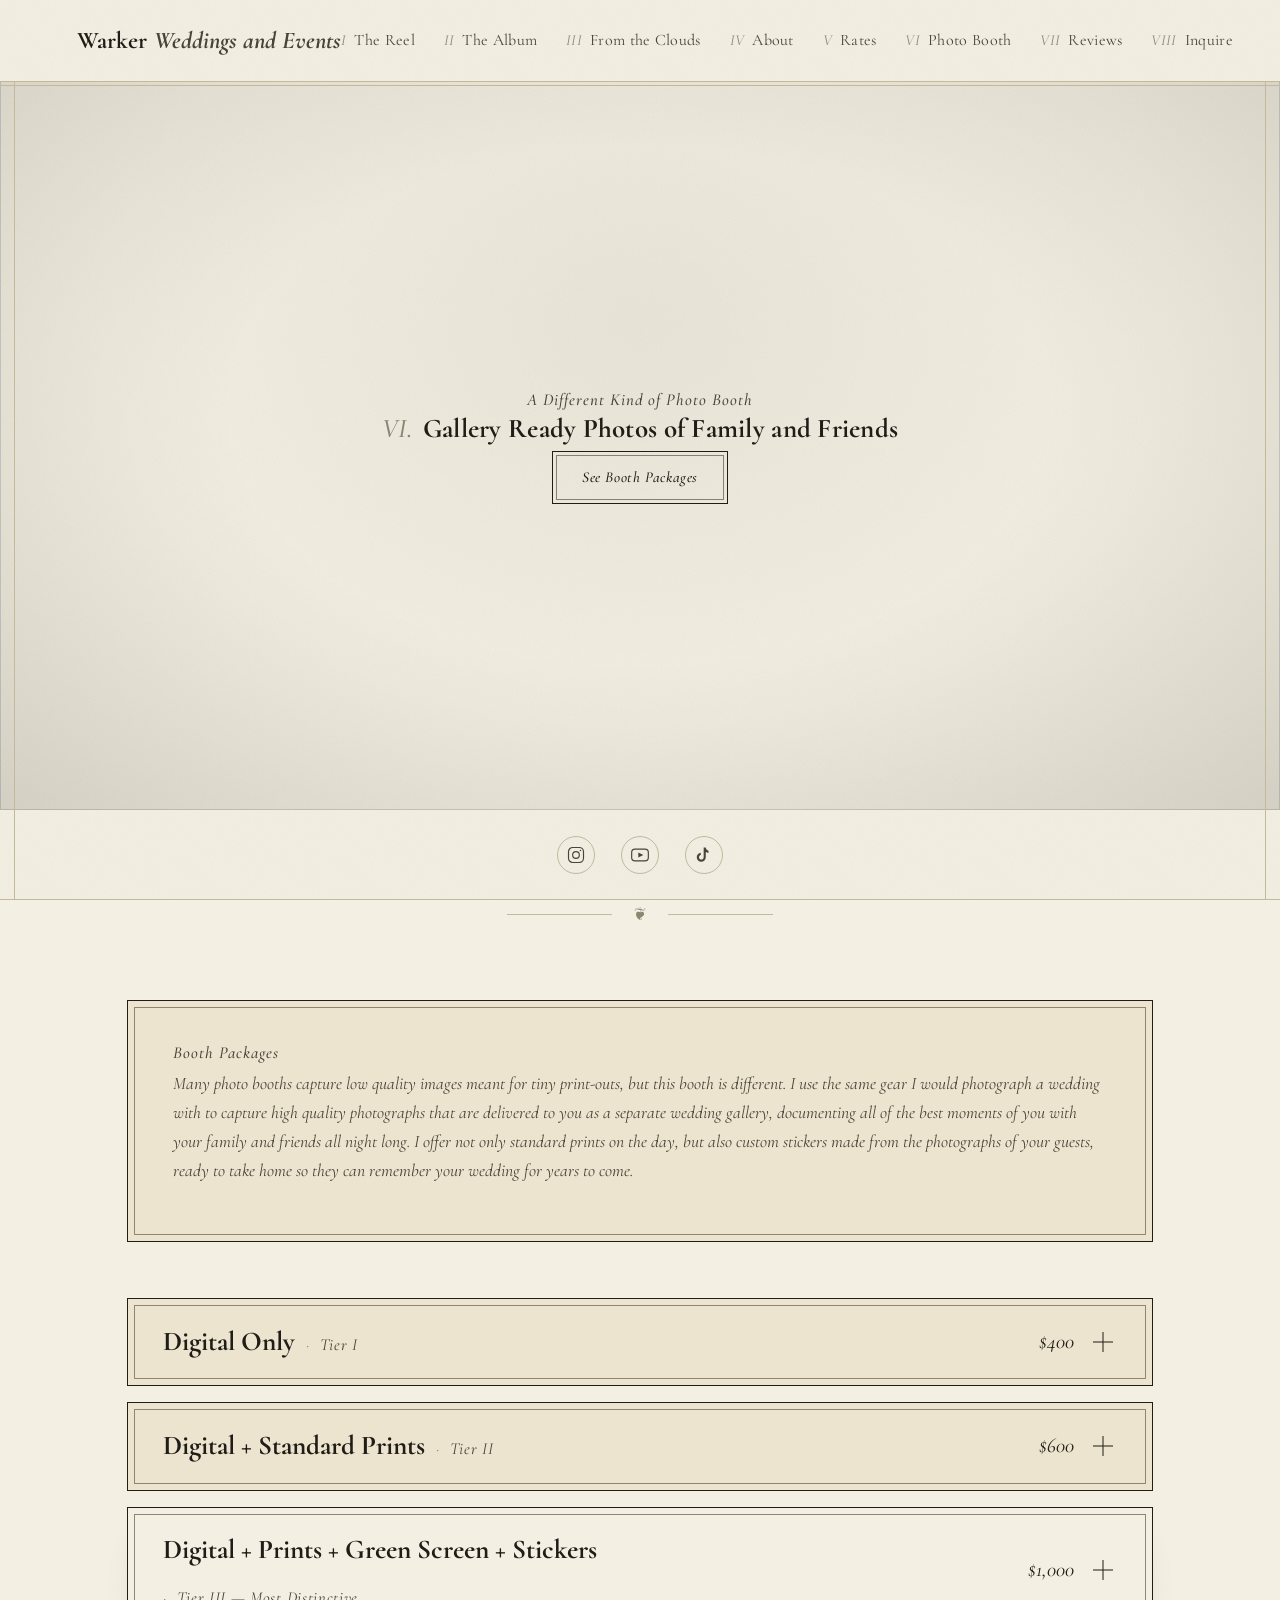
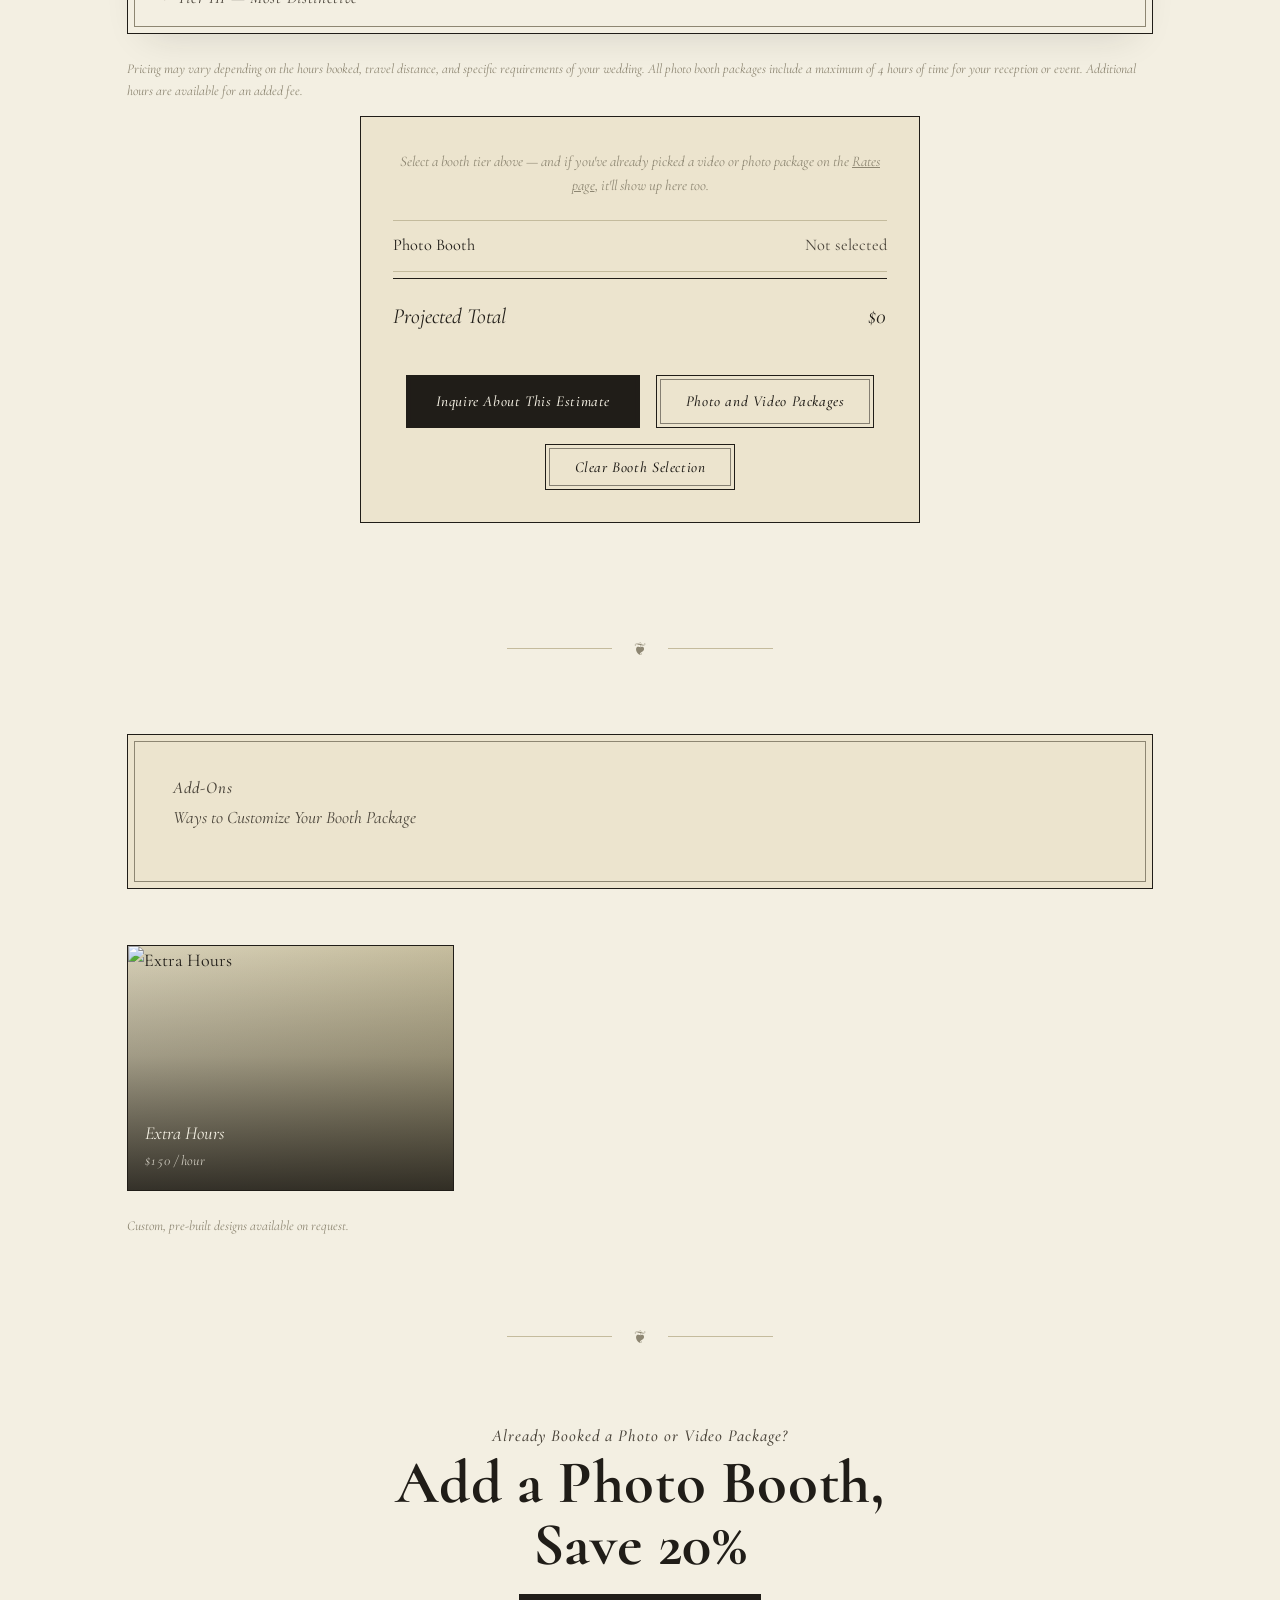
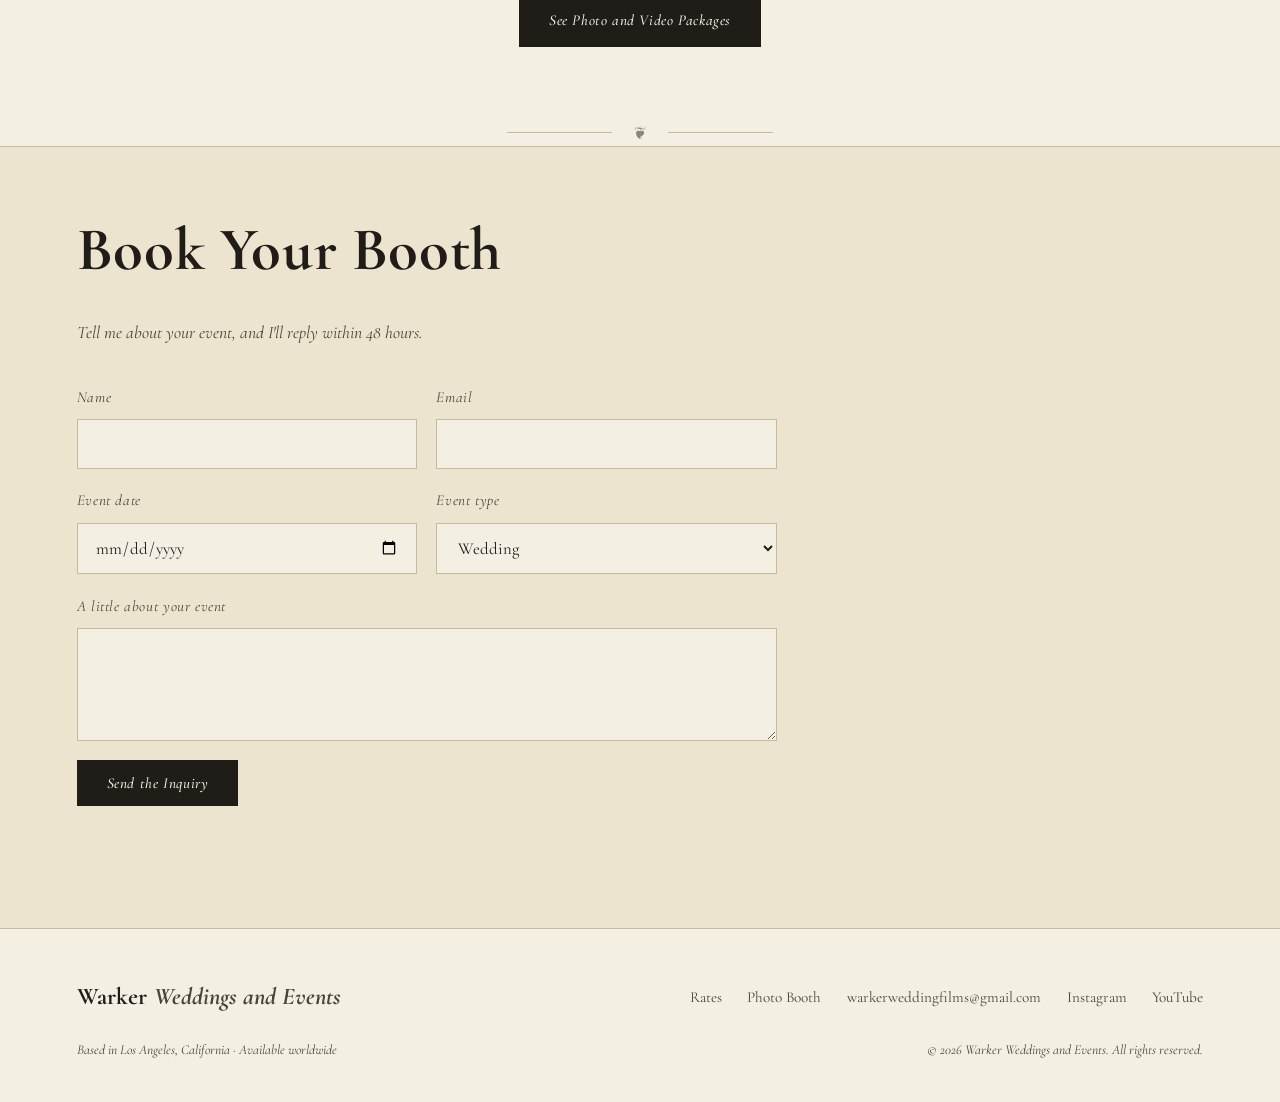
==== commit 7fb4c88f: "Add files via upload" ====
--- a/photobooth.html
+++ b/photobooth.html
@@ -29,7 +29,8 @@
     <a href="index.html#about"><span class="nav-index">IV</span>About</a>
     <a href="rates.html"><span class="nav-index">V</span>Rates</a>
     <a href="photobooth.html"><span class="nav-index">VI</span>Photo&nbsp;Booth</a>
-    <a href="index.html#contact"><span class="nav-index">VII</span>Inquire</a>
+    <a href="index.html#reviews"><span class="nav-index">VII</span>Reviews</a>
+    <a href="index.html#contact"><span class="nav-index">VIII</span>Inquire</a>
   </nav>
 </header>
 
@@ -41,6 +42,30 @@
   <div class="page-intro-content">
     <p class="eyebrow">A Different Kind of Photo Booth</p>
     <h1><span class="chapter-num">VI.</span> Gallery Ready Photos of Family and Friends</h1>
+    <div class="hero-actions">
+      <a href="#tiers" class="btn btn-ghost">See Booth Packages</a>
+    </div>
+  </div>
+</section>
+
+<div class="social-row">
+  <a href="https://www.instagram.com/warkerweddingsandevents/" target="_blank" rel="noopener" aria-label="Instagram">
+    <svg viewBox="0 0 24 24" width="20" height="20" fill="none" stroke="currentColor" stroke-width="1.4"><rect x="3" y="3" width="18" height="18" rx="5"/><circle cx="12" cy="12" r="4"/><circle cx="17.3" cy="6.7" r="0.9" fill="currentColor" stroke="none"/></svg>
+  </a>
+  <a href="https://www.youtube.com/channel/UC36pVy9vCn4wILCr1VuFDNw" target="_blank" rel="noopener" aria-label="YouTube">
+    <svg viewBox="0 0 24 24" width="20" height="20" fill="none" stroke="currentColor" stroke-width="1.4"><rect x="2" y="5" width="20" height="14" rx="4"/><path d="M10 9l6 3-6 3V9z" fill="currentColor" stroke="none"/></svg>
+  </a>
+  <a href="https://www.tiktok.com/@michael.warker.weddings" target="_blank" rel="noopener" aria-label="TikTok">
+    <svg viewBox="0 0 24 24" width="20" height="20" fill="currentColor"><path d="M14 3c.3 1.9 1.6 3.4 3.4 3.9v2.6c-1.2 0-2.3-.4-3.3-1v6.1c0 3-2.4 5.4-5.4 5.4S3.3 17.6 3.3 14.6c0-2.8 2.1-5.1 4.8-5.4v2.7c-1.2.3-2.1 1.4-2.1 2.7 0 1.5 1.3 2.8 2.8 2.8s2.8-1.3 2.8-2.8V3h2.4z"/></svg>
+  </a>
+</div>
+
+<div class="chapter-divider reveal" aria-hidden="true"><span>❦</span></div>
+
+<!-- ============ TIER CARDS ============ -->
+<section class="formats reveal" id="tiers">
+  <div class="section-head section-head--framed">
+    <p class="eyebrow">Booth Packages</p>
     <p class="section-sub">Many photo booths capture low quality images meant for tiny
       print-outs, but this booth is different. I use the same gear I would photograph a
       wedding with to capture high quality photographs that are delivered to you as a
@@ -48,32 +73,6 @@
       family and friends all night long. I offer not only standard prints on the day,
       but also custom stickers made from the photographs of your guests, ready to take
       home so they can remember your wedding for years to come.</p>
-    <div class="hero-actions">
-      <a href="#tiers" class="btn btn-ghost">See Booth Packages</a>
-    </div>
-  </div>
-</section>
-
-<div class="social-row">
-  <a href="https://www.instagram.com/michaelwarkerweddingfilms?igsh=NTc4MTIwNjQ2YQ%3D%3D&utm_source=qr" target="_blank" rel="noopener" aria-label="Instagram">
-    <svg viewBox="0 0 24 24" width="20" height="20" fill="none" stroke="currentColor" stroke-width="1.4"><rect x="3" y="3" width="18" height="18" rx="5"/><circle cx="12" cy="12" r="4"/><circle cx="17.3" cy="6.7" r="0.9" fill="currentColor" stroke="none"/></svg>
-  </a>
-  <a href="https://youtube.com/@warkerweddingfilms?si=VGf2ejMpMskxTKE1" target="_blank" rel="noopener" aria-label="YouTube">
-    <svg viewBox="0 0 24 24" width="20" height="20" fill="none" stroke="currentColor" stroke-width="1.4"><rect x="2" y="5" width="20" height="14" rx="4"/><path d="M10 9l6 3-6 3V9z" fill="currentColor" stroke="none"/></svg>
-  </a>
-  <a href="#" target="_blank" rel="noopener" aria-label="TikTok">
-    <svg viewBox="0 0 24 24" width="20" height="20" fill="currentColor"><path d="M14 3c.3 1.9 1.6 3.4 3.4 3.9v2.6c-1.2 0-2.3-.4-3.3-1v6.1c0 3-2.4 5.4-5.4 5.4S3.3 17.6 3.3 14.6c0-2.8 2.1-5.1 4.8-5.4v2.7c-1.2.3-2.1 1.4-2.1 2.7 0 1.5 1.3 2.8 2.8 2.8s2.8-1.3 2.8-2.8V3h2.4z"/></svg>
-  </a>
-</div>
-
-<div class="chapter-divider reveal" aria-hidden="true"><span>❦</span></div>
-
-<!-- ============ TIER CARDS ============ -->
-<section class="formats reveal" id="tiers">
-  <div class="section-head section-head--framed">
-    <p class="eyebrow">Booth Packages</p>
-    <p class="section-sub">Every package includes a qualified attendant making sure that
-      the booth runs smoothly and without fail during the night.</p>
   </div>
 
   <div class="formats-grid formats-grid--horizontal">
@@ -202,6 +201,7 @@
     </div>
     <div class="estimator-actions">
       <a href="index.html#contact" class="btn btn-primary" id="boothEstInquireLink">Inquire About This Estimate</a>
+      <a href="rates.html" class="btn btn-ghost">Photo and Video Packages</a>
       <button type="button" class="btn btn-ghost" id="boothEstClear">Clear Booth Selection</button>
     </div>
   </div>
@@ -294,8 +294,8 @@
       <a href="rates.html">Rates</a>
       <a href="photobooth.html">Photo Booth</a>
       <a href="mailto:warkerweddingfilms@gmail.com">warkerweddingfilms@gmail.com</a>
-      <a href="https://www.instagram.com/michaelwarkerweddingfilms?igsh=NTc4MTIwNjQ2YQ%3D%3D&utm_source=qr" target="_blank" rel="noopener">Instagram</a>
-      <a href="https://youtube.com/@warkerweddingfilms?si=VGf2ejMpMskxTKE1" target="_blank" rel="noopener">YouTube</a>
+      <a href="https://www.instagram.com/warkerweddingsandevents/" target="_blank" rel="noopener">Instagram</a>
+      <a href="https://www.youtube.com/channel/UC36pVy9vCn4wILCr1VuFDNw" target="_blank" rel="noopener">YouTube</a>
     </nav>
   </div>
   <div class="footer-row footer-row--meta">
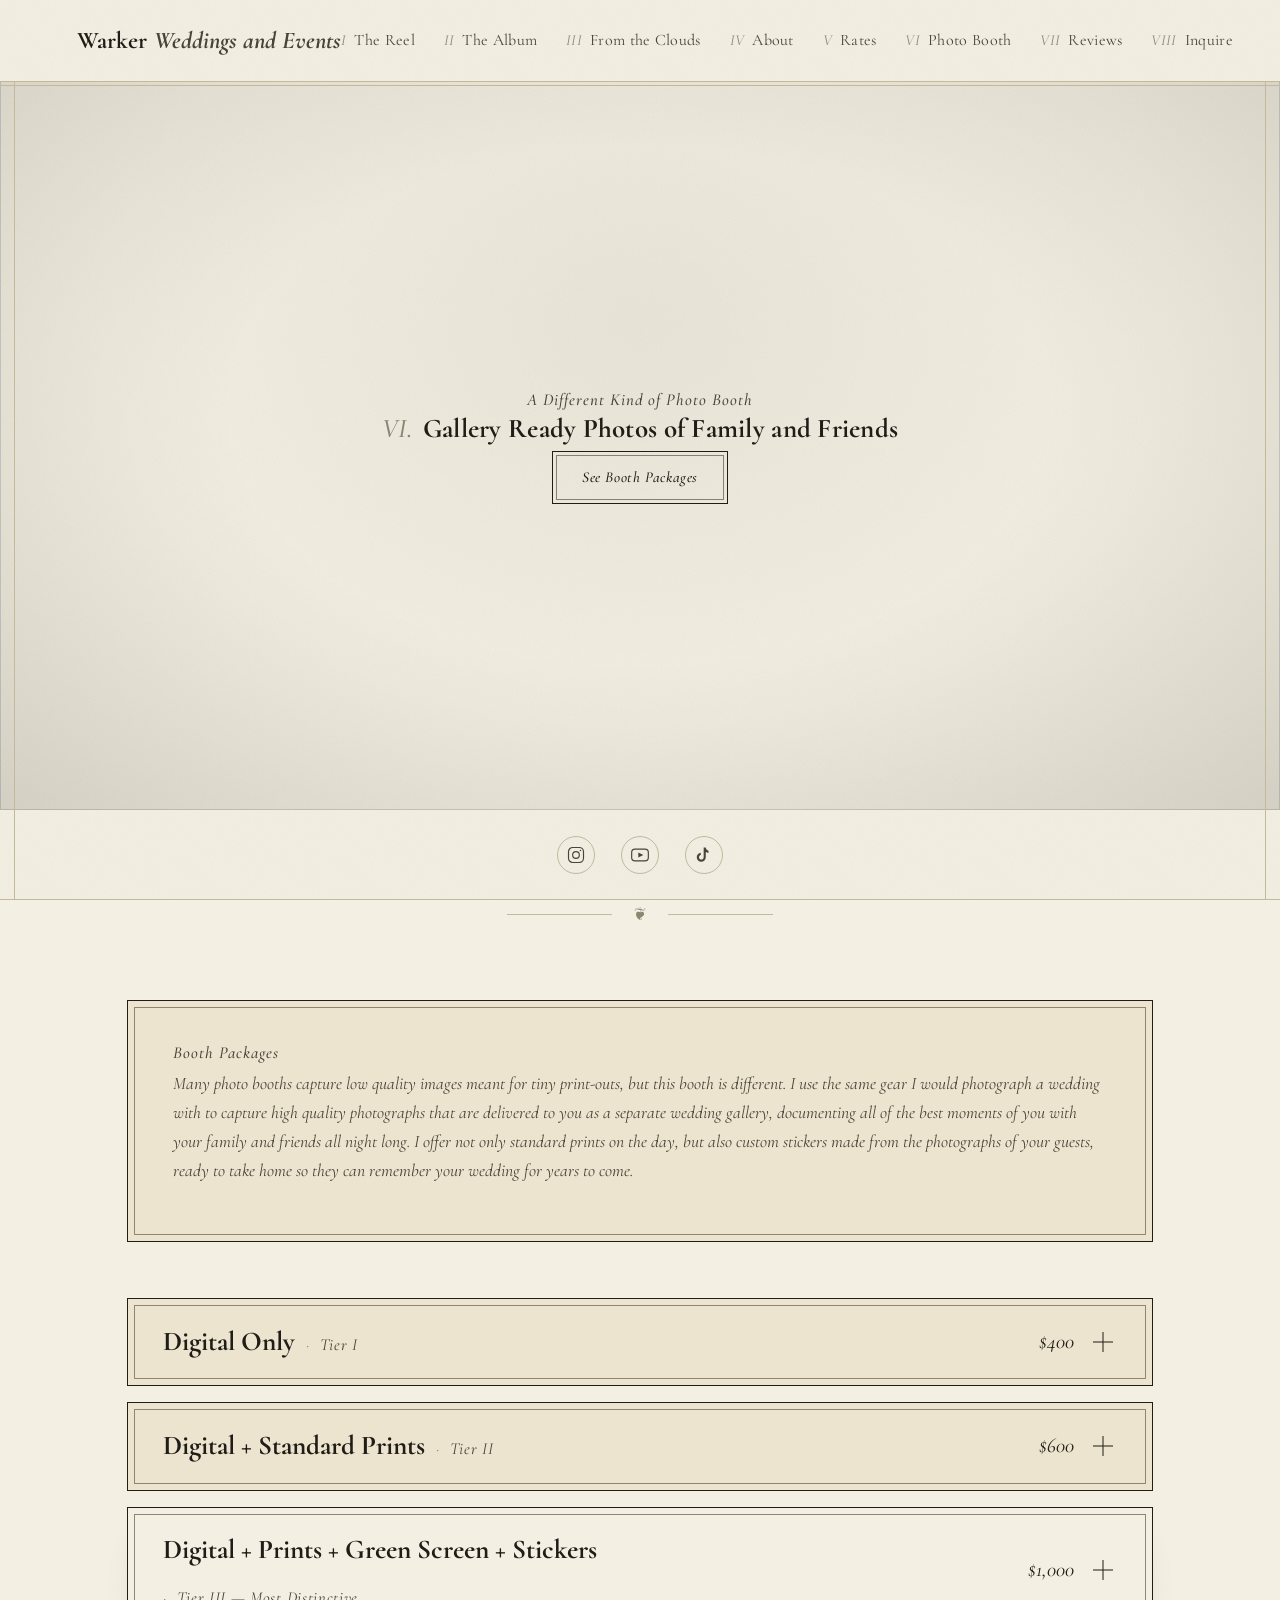
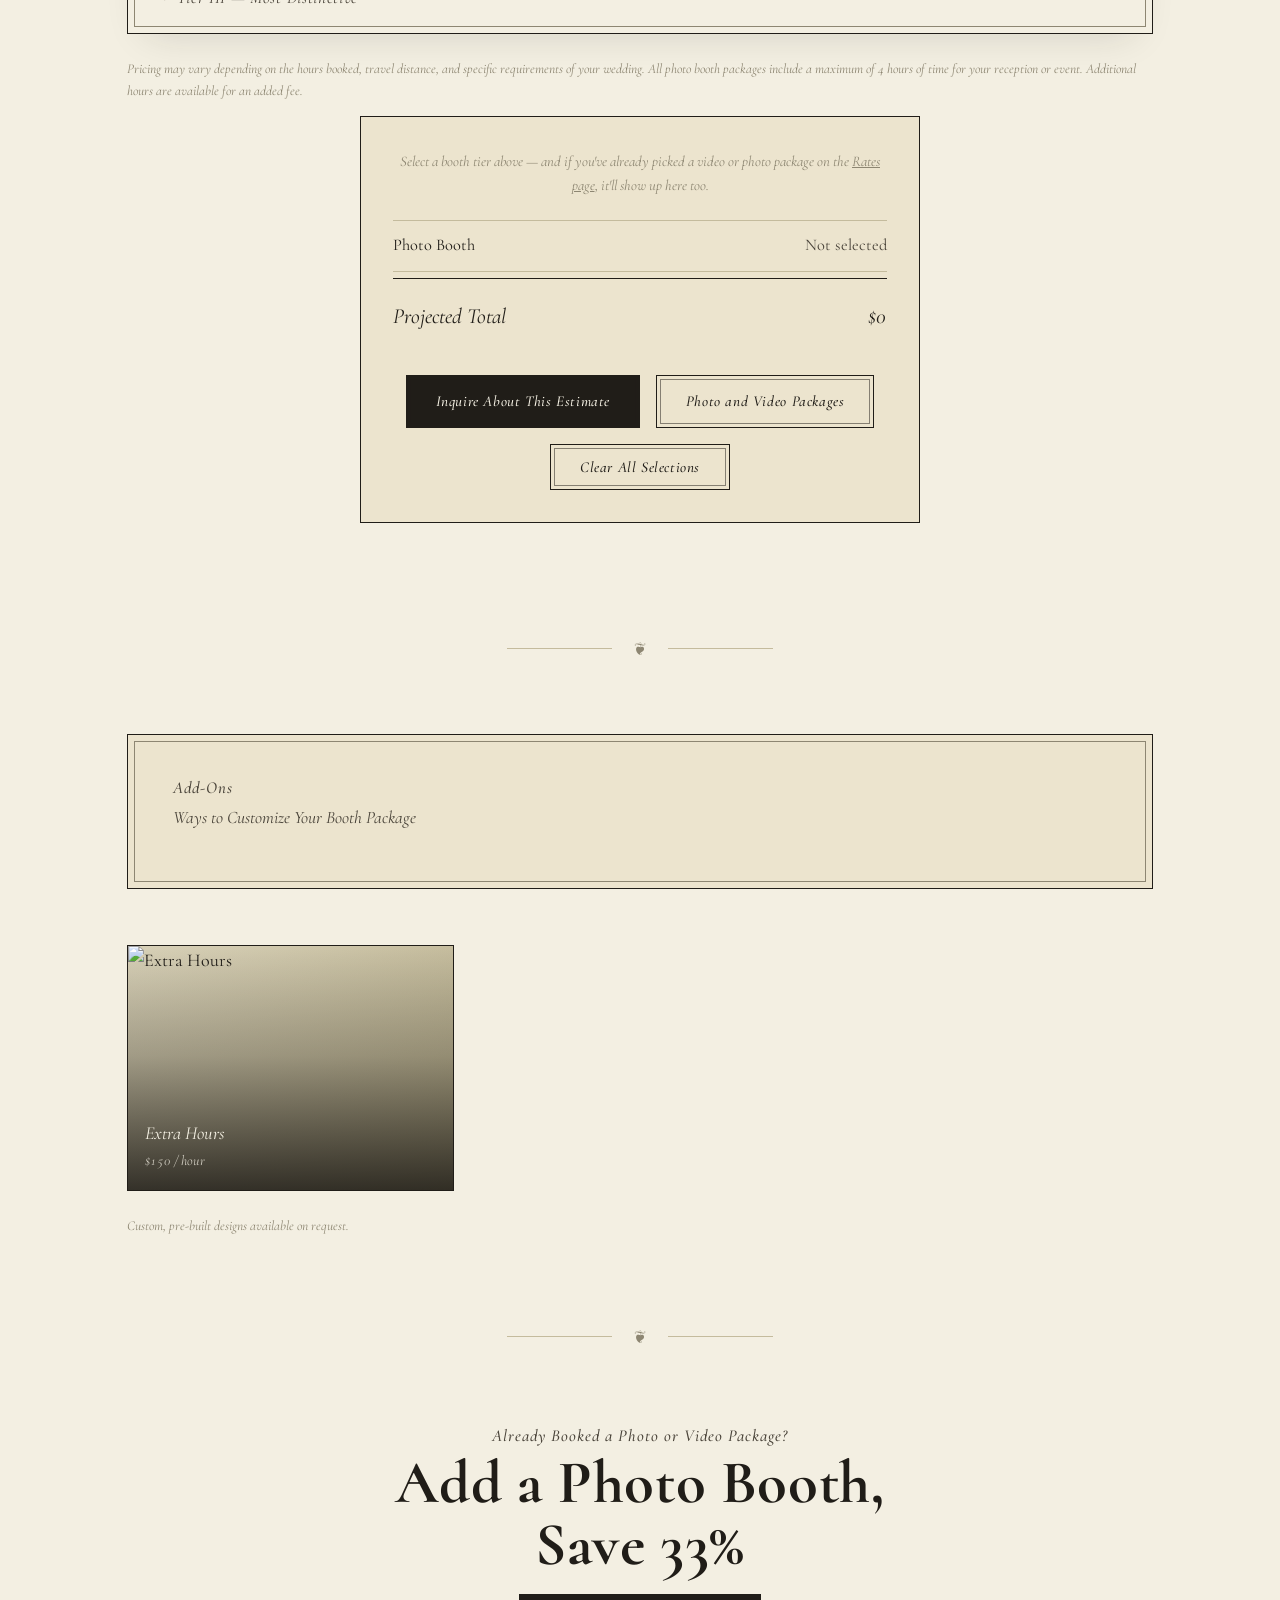
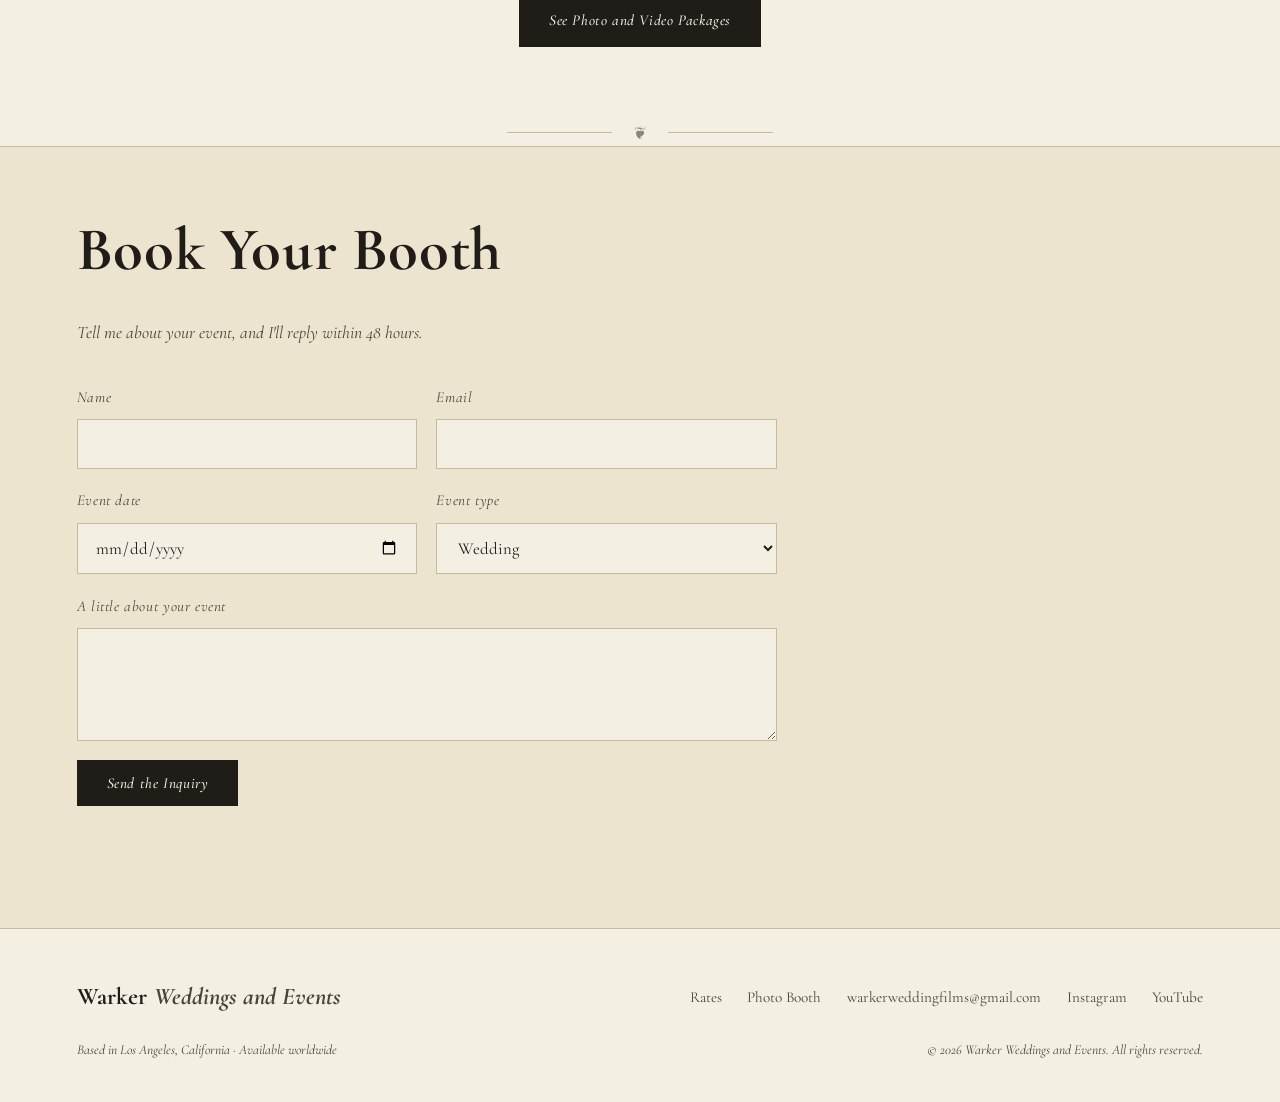
==== commit bb3d84dc: "Add files via upload" ====
--- a/photobooth.html
+++ b/photobooth.html
@@ -191,7 +191,7 @@
         <span id="boothEstBooth" class="estimator-value">Not selected</span>
       </div>
       <div class="estimator-line" id="boothEstDiscountLine" hidden>
-        <span>Bundle Discount (20%)</span>
+        <span id="boothEstDiscountLabel">Bundle Discount</span>
         <span id="boothEstDiscount" class="estimator-value estimator-value--save">&minus;$0</span>
       </div>
       <div class="estimator-line estimator-line--total">
@@ -202,7 +202,7 @@
     <div class="estimator-actions">
       <a href="index.html#contact" class="btn btn-primary" id="boothEstInquireLink">Inquire About This Estimate</a>
       <a href="rates.html" class="btn btn-ghost">Photo and Video Packages</a>
-      <button type="button" class="btn btn-ghost" id="boothEstClear">Clear Booth Selection</button>
+      <button type="button" class="btn btn-ghost" id="boothEstClear">Clear All Selections</button>
     </div>
   </div>
 </section>
@@ -237,7 +237,7 @@
 <!-- ============ BUNDLE CROSS-LINK ============ -->
 <section class="rates-teaser reveal">
   <p class="eyebrow">Already Booked a Photo or Video Package?</p>
-  <h2>Add a Photo Booth,<br>Save 20%</h2>
+  <h2>Add a Photo Booth,<br>Save 33%</h2>
   <a href="rates.html#bundle" class="btn btn-primary">See Photo and Video Packages</a>
 </section>
 
